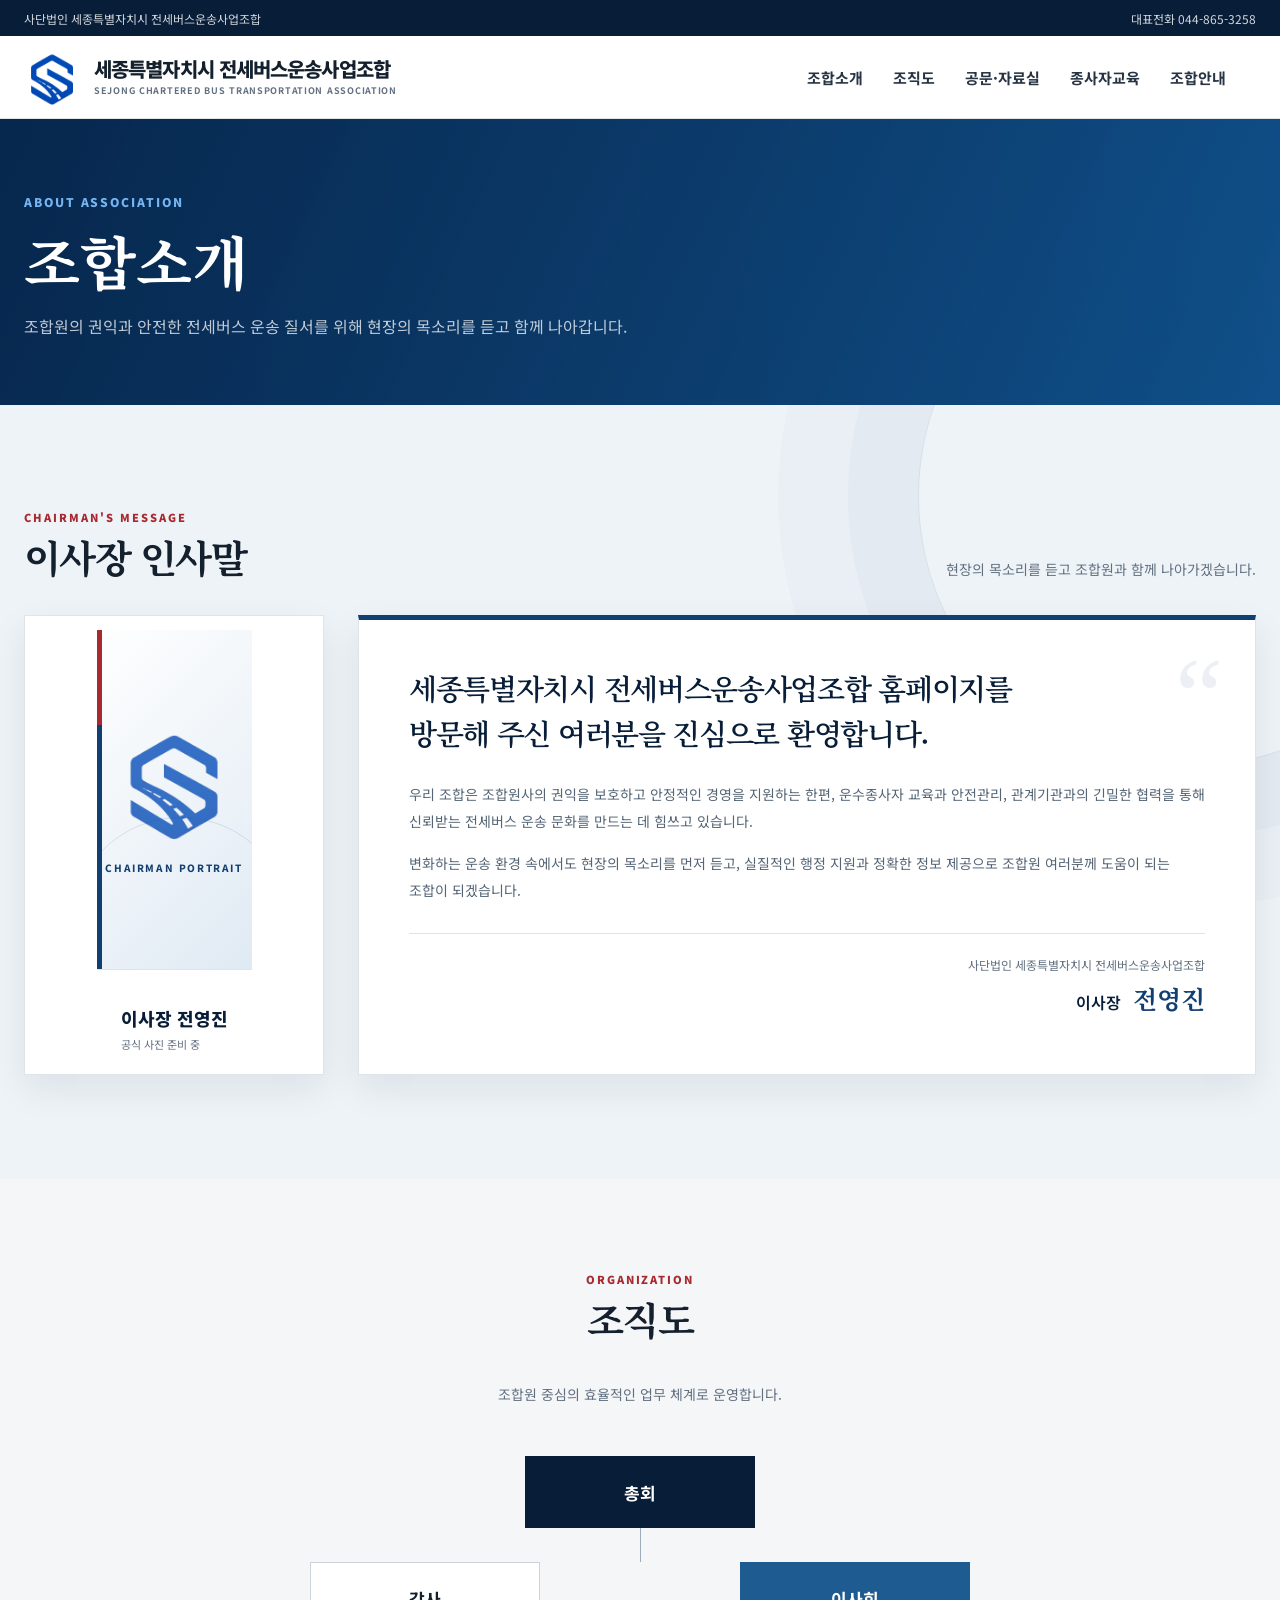
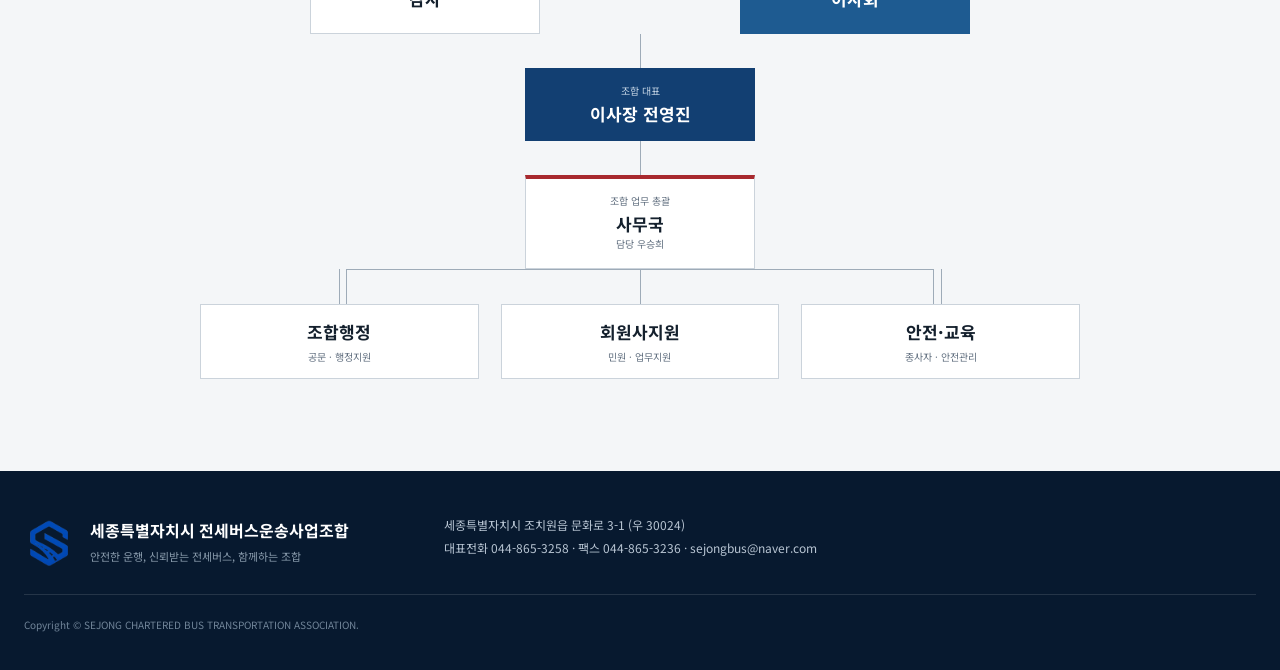
==== about.html @ bf18025e "Split association information into dedicated pages" ====
<!DOCTYPE html>
<html lang="ko">
<head>
  <meta charset="UTF-8">
  <meta name="viewport" content="width=device-width, initial-scale=1, viewport-fit=cover">
  <title>조합소개 | 세종특별자치시 전세버스운송사업조합</title>
  <meta name="description" content="세종특별자치시 전세버스운송사업조합 이사장 인사말과 조직도를 안내합니다.">
  <link rel="canonical" href="https://sejong-charter-association.onrender.com/about.html">
  <link rel="icon" href="./assets/favicon.png" type="image/png">
  <link rel="preconnect" href="https://fonts.googleapis.com">
  <link rel="preconnect" href="https://fonts.gstatic.com" crossorigin>
  <link href="https://fonts.googleapis.com/css2?family=Noto+Sans+KR:wght@400;500;600;700;800;900&amp;family=Noto+Serif+KR:wght@600;700&amp;display=swap" rel="stylesheet">
  <link rel="stylesheet" href="./styles.css?v=section-pages-20260727">
</head>
<body>
  <a class="skip-link" href="#mainContent">본문 바로가기</a>
  <div class="utility-bar"><div class="site-width utility-inner"><p>사단법인 세종특별자치시 전세버스운송사업조합</p><div><a href="tel:0448653258">대표전화 044-865-3258</a></div></div></div>
  <header class="site-header" id="top">
    <div class="site-width header-inner">
      <a class="brand" href="./index.html"><span class="brand-symbol"><img src="./assets/brand/sejong-association-symbol.webp" alt=""></span><span class="brand-copy"><strong>세종특별자치시 전세버스운송사업조합</strong><small>SEJONG CHARTERED BUS TRANSPORTATION ASSOCIATION</small></span></a>
      <nav class="desktop-nav"><a href="./about.html">조합소개</a><a href="#organization">조직도</a><a href="./resources.html">공문·자료실</a><a href="./resources.html#education">종사자교육</a><a href="./information.html">조합안내</a></nav>
      <div class="header-actions"><button class="menu-button" id="menuButton" type="button" aria-expanded="false" aria-controls="mobileNav"><span></span><span></span><span></span><span class="sr-only">메뉴 열기</span></button></div>
    </div>
    <nav class="mobile-nav" id="mobileNav"><div class="site-width mobile-nav-inner"><a href="./about.html"><strong>조합소개</strong><small>이사장 인사말</small></a><a href="#organization"><strong>조직도</strong><small>조합 운영체계</small></a><a href="./resources.html"><strong>공문·자료실</strong><small>공지 및 업무서식</small></a><a href="./resources.html#education"><strong>종사자교육</strong><small>교육·안전 안내</small></a><a href="./information.html"><strong>조합안내</strong><small>연락처·오시는 길</small></a></div></nav>
  </header>
  <main class="subpage-main" id="mainContent">
    <section class="subpage-hero"><div class="site-width"><p>ABOUT ASSOCIATION</p><h1>조합소개</h1><span>조합원의 권익과 안전한 전세버스 운송 질서를 위해 현장의 목소리를 듣고 함께 나아갑니다.</span></div></section>
    <section class="chairman-section" aria-labelledby="chairmanTitle">
      <div class="site-width">
        <div class="section-heading light"><div><p>CHAIRMAN'S MESSAGE</p><h2 id="chairmanTitle">이사장 인사말</h2></div><span>현장의 목소리를 듣고 조합원과 함께 나아가겠습니다.</span></div>
        <div class="chairman-layout">
          <div class="chairman-photo"><div class="chairman-photo-frame"><img src="./assets/brand/sejong-association-symbol.webp" alt=""><span>CHAIRMAN PORTRAIT</span></div><div class="chairman-photo-caption"><strong>이사장 전영진</strong><small>공식 사진 준비 중</small></div></div>
          <article class="chairman-message">
            <p class="message-lead">세종특별자치시 전세버스운송사업조합 홈페이지를 방문해 주신 여러분을 진심으로 환영합니다.</p>
            <p>우리 조합은 조합원사의 권익을 보호하고 안정적인 경영을 지원하는 한편, 운수종사자 교육과 안전관리, 관계기관과의 긴밀한 협력을 통해 신뢰받는 전세버스 운송 문화를 만드는 데 힘쓰고 있습니다.</p>
            <p>변화하는 운송 환경 속에서도 현장의 목소리를 먼저 듣고, 실질적인 행정 지원과 정확한 정보 제공으로 조합원 여러분께 도움이 되는 조합이 되겠습니다.</p>
            <div class="chairman-signature"><span>사단법인 세종특별자치시 전세버스운송사업조합</span><strong>이사장 <em>전영진</em></strong></div>
          </article>
        </div>
      </div>
    </section>
    <section class="organization-section" id="organization" aria-labelledby="organizationTitle">
      <div class="site-width">
        <div class="section-heading centered"><div><p>ORGANIZATION</p><h2 id="organizationTitle">조직도</h2></div><span>조합원 중심의 효율적인 업무 체계로 운영합니다.</span></div>
        <div class="organization-chart"><div class="org-level org-general"><strong>총회</strong></div><div class="org-connector vertical"></div><div class="org-side-row"><div class="org-level"><strong>감사</strong></div><div class="org-level org-board"><strong>이사회</strong></div></div><div class="org-connector vertical"></div><div class="org-level org-chair"><span>조합 대표</span><strong>이사장 전영진</strong></div><div class="org-connector vertical"></div><div class="org-level org-office"><span>조합 업무 총괄</span><strong>사무국</strong><small>담당 우승희</small></div><div class="org-branch-line"></div><div class="org-team-row"><div class="org-level org-team"><strong>조합행정</strong><span>공문 · 행정지원</span></div><div class="org-level org-team"><strong>회원사지원</strong><span>민원 · 업무지원</span></div><div class="org-level org-team"><strong>안전·교육</strong><span>종사자 · 안전관리</span></div></div></div>
      </div>
    </section>
  </main>
  <footer class="site-footer"><div class="site-width footer-inner"><div class="footer-brand"><span class="brand-symbol"><img src="./assets/brand/sejong-association-symbol.webp" alt=""></span><div><strong>세종특별자치시 전세버스운송사업조합</strong><p>안전한 운행, 신뢰받는 전세버스, 함께하는 조합</p></div></div><div class="footer-info"><p>세종특별자치시 조치원읍 문화로 3-1 (우 30024)</p><p>대표전화 044-865-3258 · 팩스 044-865-3236 · sejongbus@naver.com</p></div><small>Copyright © SEJONG CHARTERED BUS TRANSPORTATION ASSOCIATION.</small></div></footer>
  <script src="./app.js?v=section-pages-20260727"></script>
</body>
</html>
---- styles.css ----
:root {
  --navy-950: #071d38;
  --navy-900: #0b2e57;
  --navy-800: #123f72;
  --blue-700: #1e5b91;
  --red-700: #a8292f;
  --red-600: #bc3339;
  --gold-500: #caa24f;
  --ink-950: #14202d;
  --ink-800: #2e3a47;
  --ink-600: #627080;
  --paper: #f4f6f8;
  --line: #dfe4e9;
  --white: #ffffff;
  --site-width: 1240px;
  --shadow: 0 14px 36px rgba(7, 29, 56, 0.1);
}

* {
  box-sizing: border-box;
}

html {
  scroll-behavior: smooth;
  scroll-padding-top: 104px;
}

body {
  margin: 0;
  color: var(--ink-950);
  background: var(--white);
  font-family: "Noto Sans KR", sans-serif;
  font-size: 16px;
  word-break: keep-all;
  -webkit-font-smoothing: antialiased;
}

body.menu-open,
body.modal-open {
  overflow: hidden;
}

a {
  color: inherit;
  text-decoration: none;
}

button,
input {
  font: inherit;
}

button {
  color: inherit;
}

svg {
  display: block;
}

.site-width {
  width: min(calc(100% - 48px), var(--site-width));
  margin-inline: auto;
}

.sr-only {
  position: absolute;
  width: 1px;
  height: 1px;
  padding: 0;
  overflow: hidden;
  clip: rect(0, 0, 0, 0);
  white-space: nowrap;
  border: 0;
}

.skip-link {
  position: fixed;
  top: -100px;
  left: 20px;
  z-index: 1000;
  padding: 12px 18px;
  color: #fff;
  background: var(--navy-950);
}

.skip-link:focus {
  top: 12px;
}

.utility-bar {
  color: rgba(255, 255, 255, 0.82);
  background: var(--navy-950);
  font-size: 12px;
}

.utility-inner {
  display: flex;
  align-items: center;
  justify-content: space-between;
  min-height: 36px;
}

.utility-inner p {
  margin: 0;
}

.utility-inner div {
  display: flex;
  align-items: center;
  gap: 12px;
}

.utility-inner div span {
  width: 1px;
  height: 11px;
  background: rgba(255, 255, 255, 0.26);
}

.utility-inner a,
.utility-inner button {
  color: inherit;
  background: none;
  border: 0;
  cursor: pointer;
}

.utility-inner a:hover,
.utility-inner button:hover {
  color: #fff;
  text-decoration: underline;
}

.site-header {
  position: sticky;
  top: 0;
  z-index: 100;
  background: rgba(255, 255, 255, 0.97);
  border-bottom: 1px solid var(--line);
}

.site-header.scrolled {
  box-shadow: 0 10px 28px rgba(7, 29, 56, 0.08);
}

.header-inner {
  display: grid;
  grid-template-columns: minmax(380px, 1fr) auto auto;
  gap: 30px;
  align-items: center;
  min-height: 82px;
}

.brand {
  display: flex;
  align-items: center;
  gap: 14px;
  min-width: 0;
}

.brand-symbol {
  position: relative;
  display: grid;
  flex: 0 0 auto;
  place-items: center;
  width: 50px;
  height: 50px;
  color: var(--navy-900);
  background: #fff;
  border: 2px solid var(--navy-900);
  border-radius: 50%;
}

.brand-symbol::before,
.brand-symbol::after {
  position: absolute;
  left: -4px;
  width: 14px;
  height: 3px;
  content: "";
  background: var(--red-700);
  transform: skewX(-28deg);
}

.brand-symbol::before {
  top: 15px;
}

.brand-symbol::after {
  bottom: 15px;
}

.brand-symbol > span {
  font-family: "Noto Serif KR", serif;
  font-size: 22px;
  font-weight: 700;
}

.brand-copy {
  display: flex;
  min-width: 0;
  flex-direction: column;
  line-height: 1.2;
}

.brand-copy strong {
  overflow: hidden;
  font-size: 20px;
  font-weight: 800;
  letter-spacing: -0.045em;
  text-overflow: ellipsis;
  white-space: nowrap;
}

.brand-copy small {
  margin-top: 5px;
  overflow: hidden;
  color: var(--ink-600);
  font-size: 9px;
  font-weight: 700;
  letter-spacing: 0.08em;
  text-overflow: ellipsis;
  white-space: nowrap;
}

.desktop-nav {
  display: flex;
  align-self: stretch;
  align-items: center;
  gap: 30px;
}

.desktop-nav a {
  position: relative;
  display: flex;
  align-items: center;
  height: 100%;
  color: #273443;
  font-size: 15px;
  font-weight: 700;
  white-space: nowrap;
}

.desktop-nav a::after {
  position: absolute;
  right: 0;
  bottom: -1px;
  left: 0;
  height: 3px;
  content: "";
  background: var(--red-700);
  transform: scaleX(0);
  transition: transform 160ms ease;
}

.desktop-nav a:hover::after,
.desktop-nav a:focus-visible::after {
  transform: scaleX(1);
}

.header-actions {
  display: flex;
  align-items: center;
  gap: 8px;
}

.search-button,
.menu-button {
  display: grid;
  place-items: center;
  width: 44px;
  height: 44px;
  padding: 0;
  background: #fff;
  border: 1px solid var(--line);
  cursor: pointer;
}

.search-button svg {
  width: 22px;
  height: 22px;
  fill: none;
  stroke: currentColor;
  stroke-linecap: round;
  stroke-width: 1.8;
}

.search-button:hover {
  color: var(--navy-900);
  border-color: var(--navy-900);
}

.menu-button {
  display: none;
  align-content: center;
  gap: 5px;
}

.menu-button > span:not(.sr-only) {
  display: block;
  width: 20px;
  height: 2px;
  background: var(--ink-950);
  transition: transform 160ms ease, opacity 160ms ease;
}

.menu-button[aria-expanded="true"] > span:nth-child(1) {
  transform: translateY(7px) rotate(45deg);
}

.menu-button[aria-expanded="true"] > span:nth-child(2) {
  opacity: 0;
}

.menu-button[aria-expanded="true"] > span:nth-child(3) {
  transform: translateY(-7px) rotate(-45deg);
}

.mobile-nav {
  display: none;
}

.hero-section {
  position: relative;
  overflow: hidden;
  color: #fff;
  background:
    linear-gradient(90deg, rgba(7, 29, 56, 0.99), rgba(11, 46, 87, 0.93) 58%, rgba(16, 61, 108, 0.88)),
    var(--navy-900);
}

.hero-city-grid {
  position: absolute;
  inset: 0;
  opacity: 0.16;
  background-image:
    linear-gradient(rgba(255, 255, 255, 0.14) 1px, transparent 1px),
    linear-gradient(90deg, rgba(255, 255, 255, 0.14) 1px, transparent 1px);
  background-size: 72px 72px;
  mask-image: linear-gradient(90deg, transparent, #000 55%);
}

.hero-section::before {
  position: absolute;
  top: -240px;
  right: -150px;
  width: 620px;
  height: 620px;
  content: "";
  border: 1px solid rgba(255, 255, 255, 0.2);
  border-radius: 50%;
}

.hero-section::after {
  position: absolute;
  right: 120px;
  bottom: -330px;
  width: 650px;
  height: 650px;
  content: "";
  border: 110px solid rgba(255, 255, 255, 0.035);
  border-radius: 50%;
}

.hero-inner {
  position: relative;
  z-index: 2;
  display: grid;
  grid-template-columns: minmax(0, 1fr) 430px;
  gap: 86px;
  align-items: center;
  min-height: 540px;
  padding-block: 74px;
}

.hero-kicker {
  display: inline-flex;
  align-items: center;
  margin: 0 0 24px;
  color: #dbe8f5;
  font-size: 14px;
  font-weight: 700;
  letter-spacing: 0.08em;
}

.hero-kicker::before {
  width: 34px;
  height: 2px;
  margin-right: 12px;
  content: "";
  background: var(--red-600);
}

.hero-copy h1 {
  margin: 0;
  font-family: "Noto Serif KR", serif;
  font-size: clamp(42px, 4.7vw, 66px);
  font-weight: 700;
  line-height: 1.25;
  letter-spacing: -0.055em;
}

.hero-copy h1 span {
  color: #fff;
}

.hero-description {
  max-width: 680px;
  margin: 27px 0 0;
  color: rgba(255, 255, 255, 0.78);
  font-size: 17px;
  line-height: 1.8;
}

.hero-actions {
  display: flex;
  gap: 10px;
  margin-top: 36px;
}

.primary-button,
.secondary-button {
  display: inline-flex;
  align-items: center;
  justify-content: center;
  min-width: 160px;
  min-height: 50px;
  padding: 0 22px;
  font-size: 14px;
  font-weight: 700;
}

.primary-button {
  color: #fff;
  background: var(--red-700);
}

.primary-button:hover {
  background: var(--red-600);
}

.secondary-button {
  color: #fff;
  background: rgba(255, 255, 255, 0.04);
  border: 1px solid rgba(255, 255, 255, 0.46);
}

.secondary-button:hover {
  background: rgba(255, 255, 255, 0.1);
}

.hero-notice {
  padding: 30px;
  color: var(--ink-950);
  background: #fff;
  border-top: 5px solid var(--red-700);
  box-shadow: 0 24px 60px rgba(0, 0, 0, 0.2);
}

.hero-notice-head {
  display: flex;
  align-items: center;
  justify-content: space-between;
  padding-bottom: 17px;
  border-bottom: 1px solid var(--line);
}

.hero-notice-head span {
  color: var(--navy-800);
  font-size: 13px;
  font-weight: 800;
}

.hero-notice-head time {
  color: var(--ink-600);
  font-size: 12px;
}

.hero-notice > strong {
  display: block;
  margin-top: 20px;
  font-size: 22px;
  letter-spacing: -0.04em;
}

.hero-notice > p {
  margin: 10px 0 0;
  color: var(--ink-600);
  font-size: 14px;
  line-height: 1.65;
}

.hero-notice dl {
  display: grid;
  grid-template-columns: 1fr auto 1fr;
  gap: 16px;
  align-items: center;
  margin: 20px 0 0;
  padding: 17px 18px;
  background: var(--paper);
}

.hero-notice dl div:not(.fee-arrow) {
  display: flex;
  flex-direction: column;
}

.hero-notice dt {
  color: var(--ink-600);
  font-size: 11px;
  font-weight: 700;
}

.hero-notice dd {
  margin: 3px 0 0;
  color: var(--navy-900);
  font-size: 17px;
  font-weight: 800;
}

.fee-arrow {
  color: var(--red-700);
  font-weight: 800;
}

.hero-notice > a {
  display: inline-block;
  margin-top: 18px;
  color: var(--navy-800);
  font-size: 13px;
  font-weight: 800;
  border-bottom: 1px solid currentColor;
}

.hero-rule {
  height: 5px;
  background: linear-gradient(90deg, var(--red-700) 0 18%, #fff 18% 20%, var(--blue-700) 20% 100%);
}

.quick-service {
  padding: 58px 0 70px;
  background: #fff;
  border-bottom: 1px solid var(--line);
}

.section-heading {
  display: flex;
  align-items: flex-end;
  justify-content: space-between;
  gap: 40px;
  margin-bottom: 34px;
}

.section-heading > div > p,
.section-heading > p {
  margin: 0 0 8px;
  color: var(--red-700);
  font-size: 11px;
  font-weight: 900;
  letter-spacing: 0.18em;
}

.section-heading h2 {
  margin: 0;
  font-family: "Noto Serif KR", serif;
  font-size: clamp(30px, 3vw, 42px);
  line-height: 1.25;
  letter-spacing: -0.045em;
}

.section-heading > span {
  max-width: 510px;
  color: var(--ink-600);
  font-size: 14px;
  line-height: 1.65;
}

.section-heading.compact h2 {
  font-size: 30px;
}

.section-heading.centered {
  flex-direction: column;
  align-items: center;
  text-align: center;
}

.quick-grid {
  display: grid;
  grid-template-columns: repeat(6, minmax(0, 1fr));
  border-top: 1px solid var(--line);
  border-bottom: 1px solid var(--line);
}

.quick-link {
  position: relative;
  display: grid;
  grid-template-columns: 44px minmax(0, 1fr);
  gap: 13px;
  align-items: center;
  min-height: 130px;
  padding: 24px 18px;
  text-align: left;
  background: #fff;
  border: 0;
  border-right: 1px solid var(--line);
  cursor: pointer;
  transition: background 150ms ease;
}

.quick-link:first-child {
  border-left: 1px solid var(--line);
}

.quick-link:hover {
  background: #f5f8fb;
}

.quick-number {
  position: absolute;
  top: 10px;
  right: 12px;
  color: #a4afbb;
  font-size: 10px;
  font-weight: 700;
}

.quick-icon {
  display: grid;
  place-items: center;
  width: 44px;
  height: 44px;
  color: var(--navy-800);
  background: #edf3f8;
}

.quick-icon svg {
  width: 24px;
  height: 24px;
  fill: none;
  stroke: currentColor;
  stroke-linecap: round;
  stroke-linejoin: round;
  stroke-width: 1.7;
}

.quick-copy {
  display: flex;
  min-width: 0;
  flex-direction: column;
}

.quick-copy strong {
  font-size: 15px;
  letter-spacing: -0.03em;
}

.quick-copy small {
  margin-top: 5px;
  color: var(--ink-600);
  font-size: 11px;
}

.resource-section,
.organization-section,
.information-section {
  padding: 92px 0;
  background: var(--paper);
}

.resource-layout {
  display: grid;
  grid-template-columns: minmax(0, 1fr) 320px;
  gap: 28px;
}

.resource-board,
.office-panel {
  background: #fff;
  border: 1px solid var(--line);
}

.resource-toolbar {
  display: flex;
  align-items: center;
  justify-content: space-between;
  gap: 24px;
  padding: 0 26px;
  border-bottom: 1px solid var(--line);
}

.resource-tabs {
  display: flex;
  gap: 24px;
}

.resource-tabs button {
  position: relative;
  min-height: 62px;
  padding: 0;
  color: var(--ink-600);
  background: none;
  border: 0;
  cursor: pointer;
  font-size: 14px;
  font-weight: 700;
}

.resource-tabs button::after {
  position: absolute;
  right: 0;
  bottom: -1px;
  left: 0;
  height: 3px;
  content: "";
  background: var(--red-700);
  transform: scaleX(0);
}

.resource-tabs button.active {
  color: var(--navy-900);
}

.resource-tabs button.active::after {
  transform: scaleX(1);
}

.resource-search {
  display: flex;
  align-items: center;
  width: 210px;
  height: 38px;
  padding: 0 11px;
  background: #fff;
  border: 1px solid var(--line);
}

.resource-search input {
  width: 100%;
  min-width: 0;
  padding: 0;
  outline: none;
  background: none;
  border: 0;
  font-size: 12px;
}

.resource-search svg {
  width: 18px;
  height: 18px;
  fill: none;
  stroke: var(--ink-600);
  stroke-linecap: round;
  stroke-width: 1.8;
}

.resource-list {
  min-height: 306px;
}

.resource-item {
  display: grid;
  grid-template-columns: 64px minmax(0, 1fr) 92px;
  gap: 18px;
  align-items: center;
  min-height: 82px;
  padding: 15px 26px;
  border-bottom: 1px solid var(--line);
}

.resource-item:last-child {
  border-bottom: 0;
}

.resource-item > span {
  display: inline-flex;
  align-items: center;
  justify-content: center;
  width: 56px;
  min-height: 26px;
  color: var(--navy-800);
  background: #edf3f8;
  font-size: 11px;
  font-weight: 800;
}

.resource-item > div {
  display: flex;
  min-width: 0;
  flex-direction: column;
}

.resource-item strong {
  overflow: hidden;
  font-size: 15px;
  font-weight: 700;
  letter-spacing: -0.025em;
  text-overflow: ellipsis;
  white-space: nowrap;
}

.resource-item small {
  margin-top: 5px;
  overflow: hidden;
  color: var(--ink-600);
  font-size: 12px;
  text-overflow: ellipsis;
  white-space: nowrap;
}

.resource-item time {
  color: var(--ink-600);
  font-size: 12px;
  text-align: right;
}

.resource-empty {
  margin: 0;
  padding: 80px 24px;
  color: var(--ink-600);
  text-align: center;
}

.office-panel {
  align-self: stretch;
}

.office-panel-title {
  padding: 23px 25px;
  color: #fff;
  background: var(--navy-900);
  border-bottom: 4px solid var(--red-700);
}

.office-panel-title p {
  margin: 0;
  color: #c9d9e9;
  font-size: 11px;
}

.office-panel-title strong {
  display: block;
  margin-top: 5px;
  font-size: 20px;
}

.office-panel dl {
  margin: 0;
  padding: 15px 24px;
}

.office-panel dl div {
  display: grid;
  grid-template-columns: 72px minmax(0, 1fr);
  gap: 10px;
  padding: 10px 0;
  border-bottom: 1px solid var(--line);
}

.office-panel dt {
  color: var(--ink-600);
  font-size: 12px;
}

.office-panel dd {
  margin: 0;
  overflow-wrap: anywhere;
  font-size: 13px;
  font-weight: 700;
}

.office-panel dd a:hover {
  color: var(--red-700);
}

.office-note {
  margin: 0 24px 22px;
  color: var(--ink-600);
  font-size: 11px;
  line-height: 1.7;
}

.chairman-section {
  padding: 100px 0;
  color: #fff;
  background:
    linear-gradient(90deg, rgba(7, 29, 56, 0.98), rgba(11, 46, 87, 0.96)),
    var(--navy-950);
}

.section-heading.light h2 {
  color: #fff;
}

.section-heading.light > span {
  color: #bdcad7;
}

.chairman-layout {
  display: grid;
  grid-template-columns: 310px minmax(0, 1fr);
  gap: 68px;
  align-items: stretch;
}

.chairman-photo {
  display: flex;
  min-height: 430px;
  flex-direction: column;
  align-items: center;
  justify-content: center;
  color: #b9c7d7;
  background: rgba(255, 255, 255, 0.055);
  border: 1px solid rgba(255, 255, 255, 0.2);
}

.chairman-photo svg {
  width: 130px;
  height: 155px;
  fill: rgba(255, 255, 255, 0.08);
  stroke: rgba(255, 255, 255, 0.42);
  stroke-width: 3;
}

.chairman-photo span {
  margin-top: 20px;
  color: #fff;
  font-size: 17px;
  font-weight: 700;
}

.chairman-photo small {
  margin-top: 5px;
  color: #9aacbd;
  font-size: 12px;
}

.chairman-message {
  position: relative;
  padding: 0 0 0 42px;
  border-left: 1px solid rgba(255, 255, 255, 0.18);
}

.chairman-message::before {
  position: absolute;
  top: -25px;
  left: 25px;
  color: rgba(255, 255, 255, 0.08);
  content: "“";
  font-family: Georgia, serif;
  font-size: 130px;
  line-height: 1;
}

.chairman-message p {
  position: relative;
  margin: 0 0 16px;
  color: #c8d3df;
  font-size: 15px;
  line-height: 1.9;
}

.chairman-message .message-lead {
  max-width: 760px;
  margin-bottom: 25px;
  color: #fff;
  font-family: "Noto Serif KR", serif;
  font-size: clamp(22px, 2.5vw, 31px);
  font-weight: 600;
  line-height: 1.55;
  letter-spacing: -0.045em;
}

.chairman-signature {
  display: flex;
  flex-direction: column;
  align-items: flex-end;
  margin-top: 28px;
}

.chairman-signature span {
  color: #b9c7d7;
  font-size: 12px;
}

.chairman-signature strong {
  margin-top: 7px;
  font-size: 16px;
  font-weight: 500;
}

.chairman-signature em {
  margin-left: 8px;
  font-family: "Noto Serif KR", serif;
  font-size: 25px;
  font-style: normal;
  font-weight: 700;
}

.organization-chart {
  width: min(880px, 100%);
  margin: 50px auto 0;
}

.org-level {
  position: relative;
  display: flex;
  flex-direction: column;
  align-items: center;
  justify-content: center;
  width: 230px;
  min-height: 72px;
  margin-inline: auto;
  padding: 14px;
  background: #fff;
  border: 1px solid #cbd3db;
}

.org-level strong {
  font-size: 17px;
}

.org-level span,
.org-level small {
  margin-bottom: 3px;
  color: var(--ink-600);
  font-size: 10px;
}

.org-general {
  color: #fff;
  background: var(--navy-950);
  border-color: var(--navy-950);
}

.org-chair {
  color: #fff;
  background: var(--navy-800);
  border-color: var(--navy-800);
}

.org-chair span {
  color: #c4d4e4;
}

.org-office {
  border-top: 4px solid var(--red-700);
}

.org-connector.vertical {
  width: 1px;
  height: 34px;
  margin-inline: auto;
  background: #9eabb8;
}

.org-side-row {
  display: grid;
  grid-template-columns: 1fr 1fr;
  gap: 200px;
  width: 660px;
  margin-inline: auto;
}

.org-side-row .org-level {
  width: 100%;
}

.org-board {
  color: #fff;
  background: var(--blue-700);
  border-color: var(--blue-700);
}

.org-branch-line {
  width: calc(66.666% + 1px);
  height: 35px;
  margin: 0 auto;
  border-top: 1px solid #9eabb8;
  border-right: 1px solid #9eabb8;
  border-left: 1px solid #9eabb8;
}

.org-team-row {
  display: grid;
  grid-template-columns: repeat(3, 1fr);
  gap: 22px;
}

.org-team-row .org-level {
  width: 100%;
}

.org-team::before {
  position: absolute;
  top: -36px;
  left: 50%;
  width: 1px;
  height: 35px;
  content: "";
  background: #9eabb8;
}

.org-team span {
  margin: 5px 0 0;
}

.organization-note {
  margin: 25px 0 0;
  color: var(--ink-600);
  font-size: 11px;
  text-align: center;
}

.education-section {
  padding: 92px 0;
  background: #fff;
}

.education-grid {
  display: grid;
  grid-template-columns: repeat(3, 1fr);
  border-top: 2px solid var(--navy-900);
  border-bottom: 1px solid var(--line);
}

.education-grid article {
  position: relative;
  min-height: 310px;
  padding: 32px;
  border-right: 1px solid var(--line);
}

.education-grid article:first-child {
  border-left: 1px solid var(--line);
}

.education-grid article > span {
  position: absolute;
  top: 25px;
  right: 25px;
  color: #a7b2bd;
  font-size: 12px;
  font-weight: 800;
}

.education-icon {
  display: grid;
  place-items: center;
  width: 54px;
  height: 54px;
  color: #fff;
  background: var(--navy-800);
}

.education-icon svg {
  width: 27px;
  height: 27px;
  fill: none;
  stroke: currentColor;
  stroke-linecap: round;
  stroke-linejoin: round;
  stroke-width: 1.7;
}

.education-grid h3 {
  margin: 24px 0 0;
  font-size: 22px;
  letter-spacing: -0.045em;
}

.education-grid p {
  min-height: 72px;
  margin: 12px 0 0;
  color: var(--ink-600);
  font-size: 14px;
  line-height: 1.7;
}

.education-grid a,
.education-grid button {
  display: inline-block;
  margin-top: 20px;
  padding: 0 0 4px;
  color: var(--navy-800);
  background: none;
  border: 0;
  border-bottom: 1px solid currentColor;
  cursor: pointer;
  font-size: 13px;
  font-weight: 800;
}

.information-layout {
  display: grid;
  grid-template-columns: minmax(0, 1fr) 480px;
  gap: 28px;
}

.association-data,
.location-panel {
  background: #fff;
  border: 1px solid var(--line);
}

.association-data {
  padding: 32px;
}

.association-data h3 {
  margin: 0 0 22px;
  padding-bottom: 19px;
  font-size: 20px;
  letter-spacing: -0.04em;
  border-bottom: 2px solid var(--navy-900);
}

.association-data dl {
  display: grid;
  grid-template-columns: 1fr 1fr;
  margin: 0;
}

.association-data dl div {
  display: grid;
  grid-template-columns: 105px minmax(0, 1fr);
  gap: 12px;
  padding: 13px 0;
  border-bottom: 1px solid var(--line);
}

.association-data dl div:nth-child(2n) {
  padding-left: 24px;
}

.association-data dl div:nth-last-child(-n + 2) {
  border-bottom: 0;
}

.association-data dt {
  color: var(--ink-600);
  font-size: 12px;
}

.association-data dd {
  margin: 0;
  font-size: 13px;
  font-weight: 700;
  overflow-wrap: anywhere;
}

.location-panel {
  overflow: hidden;
}

.location-graphic {
  position: relative;
  height: 220px;
  overflow: hidden;
  color: #fff;
  background:
    linear-gradient(135deg, rgba(7, 29, 56, 0.98), rgba(18, 63, 114, 0.92)),
    var(--navy-900);
}

.location-graphic::before {
  position: absolute;
  inset: 0;
  content: "";
  opacity: 0.1;
  background-image:
    linear-gradient(#fff 1px, transparent 1px),
    linear-gradient(90deg, #fff 1px, transparent 1px);
  background-size: 35px 35px;
}

.location-graphic svg {
  position: absolute;
  inset: 0;
  width: 100%;
  height: 100%;
  fill: none;
  stroke: rgba(255, 255, 255, 0.33);
  stroke-width: 2;
}

.location-graphic svg circle:first-of-type {
  fill: var(--red-600);
  stroke: #fff;
  stroke-width: 4;
}

.location-graphic svg circle:last-of-type {
  stroke: rgba(255, 255, 255, 0.5);
  stroke-width: 2;
}

.location-graphic > span {
  position: absolute;
  top: 62px;
  right: 44px;
  font-family: "Noto Serif KR", serif;
  font-size: 22px;
  font-weight: 700;
  line-height: 1.45;
}

.location-copy {
  padding: 22px 25px 25px;
}

.location-copy p {
  margin: 0;
  color: var(--red-700);
  font-size: 11px;
  font-weight: 900;
}

.location-copy strong {
  display: block;
  margin-top: 7px;
  font-size: 16px;
}

.location-copy div {
  display: flex;
  gap: 8px;
  margin-top: 18px;
}

.location-copy a {
  display: inline-flex;
  align-items: center;
  justify-content: center;
  min-height: 40px;
  padding: 0 15px;
  color: var(--navy-800);
  border: 1px solid var(--navy-800);
  font-size: 12px;
  font-weight: 700;
}

.location-copy a:first-child {
  color: #fff;
  background: var(--navy-800);
}

.member-marquee-section {
  padding: 34px 0 32px;
  overflow: hidden;
  background: #fff;
  border-top: 1px solid var(--line);
}

.member-marquee-heading {
  display: flex;
  align-items: flex-end;
  justify-content: space-between;
  gap: 28px;
  margin-bottom: 22px;
}

.member-marquee-heading p {
  margin: 0 0 6px;
  color: var(--blue-600);
  font-family: var(--font-en);
  font-size: 10px;
  font-weight: 800;
  letter-spacing: 0.18em;
}

.member-marquee-heading h2 {
  margin: 0;
  color: var(--navy-900);
  font-size: 22px;
  letter-spacing: -0.04em;
}

.member-marquee-heading > span {
  color: var(--ink-500);
  font-size: 13px;
}

.member-marquee {
  position: relative;
  width: 100%;
  overflow: hidden;
}

.member-marquee::before,
.member-marquee::after {
  position: absolute;
  top: 0;
  bottom: 0;
  z-index: 2;
  width: clamp(20px, 6vw, 96px);
  content: "";
  pointer-events: none;
}

.member-marquee::before {
  left: 0;
  background: linear-gradient(90deg, #fff 10%, rgba(255, 255, 255, 0));
}

.member-marquee::after {
  right: 0;
  background: linear-gradient(270deg, #fff 10%, rgba(255, 255, 255, 0));
}

.member-marquee-track {
  display: flex;
  width: max-content;
  will-change: transform;
  animation: member-logo-flow 42s linear infinite;
}

.member-marquee:hover .member-marquee-track,
.member-marquee:focus-within .member-marquee-track {
  animation-play-state: paused;
}

.member-logo-list {
  display: flex;
  flex: none;
  gap: 16px;
  padding-right: 16px;
}

.member-logo-card {
  display: flex;
  flex: 0 0 240px;
  width: 240px;
  height: 88px;
  align-items: center;
  justify-content: center;
  overflow: hidden;
  background: #fff;
  border: 1px solid #dfe5eb;
  border-radius: 4px;
  box-shadow: 0 8px 22px rgba(13, 37, 63, 0.06);
  transition: border-color 160ms ease, box-shadow 160ms ease, transform 160ms ease;
}

a.member-logo-card:hover,
a.member-logo-card:focus-visible {
  border-color: #9bb0c4;
  box-shadow: 0 12px 28px rgba(13, 37, 63, 0.12);
  outline: none;
  transform: translateY(-2px);
}

.member-logo-card img {
  display: block;
  width: auto;
  max-width: 200px;
  height: auto;
  max-height: 56px;
  object-fit: contain;
}

.member-logo-card--name {
  background: #f8fafc;
}

.member-logo-card--name span {
  color: var(--navy-900);
  font-size: 18px;
  font-weight: 800;
  letter-spacing: -0.035em;
  white-space: nowrap;
}

.member-logo-card--zerocool img {
  width: 188px;
  max-height: 44px;
}

.member-logo-card--yeongjin img {
  width: 232px;
  max-width: none;
  max-height: none;
}

@keyframes member-logo-flow {
  to {
    transform: translateX(-50%);
  }
}

.site-footer {
  padding: 45px 0 38px;
  color: #b8c5d3;
  background: #07192f;
}

.footer-inner {
  display: grid;
  grid-template-columns: 360px minmax(0, 1fr);
  gap: 28px 60px;
}

.footer-brand {
  display: flex;
  gap: 16px;
  align-items: center;
}

.footer-brand .brand-symbol {
  color: #fff;
  background: transparent;
  border-color: rgba(255, 255, 255, 0.7);
}

.footer-brand strong {
  color: #fff;
  font-size: 16px;
}

.footer-brand p {
  margin: 6px 0 0;
  color: #8799aa;
  font-size: 11px;
}

.footer-info p {
  margin: 0 0 6px;
  font-size: 12px;
}

.footer-inner > small {
  grid-column: 1 / -1;
  padding-top: 22px;
  color: #718599;
  font-size: 10px;
  border-top: 1px solid rgba(255, 255, 255, 0.12);
}

.top-button {
  position: fixed;
  right: 22px;
  bottom: 22px;
  z-index: 50;
  display: grid;
  place-items: center;
  width: 44px;
  height: 44px;
  color: #fff;
  background: var(--navy-900);
  border: 1px solid rgba(255, 255, 255, 0.24);
}

.top-button svg {
  width: 20px;
  height: 20px;
  fill: none;
  stroke: currentColor;
  stroke-linecap: round;
  stroke-linejoin: round;
  stroke-width: 1.8;
}

.modal {
  position: fixed;
  inset: 0;
  z-index: 300;
  display: grid;
  place-items: center;
  padding: 20px;
}

.modal[hidden] {
  display: none;
}

.modal-backdrop {
  position: absolute;
  inset: 0;
  background: rgba(3, 15, 29, 0.72);
  border: 0;
}

.modal-dialog {
  position: relative;
  z-index: 1;
  width: min(100%, 520px);
  padding: 40px;
  background: #fff;
  border-top: 5px solid var(--red-700);
  box-shadow: 0 30px 80px rgba(0, 0, 0, 0.3);
}

.modal-close {
  position: absolute;
  top: 16px;
  right: 16px;
  display: grid;
  place-items: center;
  width: 38px;
  height: 38px;
  padding: 0;
  background: #fff;
  border: 1px solid var(--line);
  cursor: pointer;
}

.modal-close svg {
  width: 20px;
  height: 20px;
  fill: none;
  stroke: currentColor;
  stroke-linecap: round;
  stroke-width: 1.8;
}

.modal-dialog > p:first-of-type {
  margin: 0 0 8px;
  color: var(--red-700);
  font-size: 11px;
  font-weight: 900;
  letter-spacing: 0.16em;
}

.modal-dialog h2 {
  margin: 0;
  font-family: "Noto Serif KR", serif;
  font-size: 30px;
}

.modal-dialog > p:nth-of-type(2) {
  margin: 16px 0 0;
  color: var(--ink-600);
  font-size: 14px;
  line-height: 1.75;
}

.modal-action {
  display: inline-flex;
  align-items: center;
  justify-content: center;
  min-height: 46px;
  margin-top: 25px;
  padding: 0 20px;
  color: #fff;
  background: var(--navy-900);
  font-size: 13px;
  font-weight: 700;
}

.modal-search {
  display: grid;
  grid-template-columns: minmax(0, 1fr) 72px;
  margin-top: 22px;
}

.modal-search[hidden] {
  display: none;
}

.modal-search input {
  min-width: 0;
  height: 46px;
  padding: 0 14px;
  outline: none;
  border: 1px solid var(--line);
}

.modal-search input:focus {
  border-color: var(--navy-800);
}

.modal-search button {
  color: #fff;
  background: var(--red-700);
  border: 0;
  cursor: pointer;
  font-weight: 700;
}

@media (max-width: 1120px) {
  .header-inner {
    grid-template-columns: minmax(320px, 1fr) auto;
  }

  .desktop-nav {
    display: none;
  }

  .menu-button {
    display: grid;
  }

  .mobile-nav {
    position: fixed;
    inset: 118px 0 auto;
    max-height: calc(100dvh - 118px);
    overflow-y: auto;
    background: #fff;
    border-bottom: 4px solid var(--navy-900);
    box-shadow: 0 28px 50px rgba(7, 29, 56, 0.18);
  }

  .mobile-nav.active {
    display: block;
  }

  .mobile-nav-inner {
    display: grid;
    grid-template-columns: repeat(3, 1fr);
    gap: 0;
    padding-block: 24px;
  }

  .mobile-nav a {
    display: flex;
    min-height: 84px;
    flex-direction: column;
    justify-content: center;
    padding: 14px 20px;
    border-right: 1px solid var(--line);
    border-bottom: 1px solid var(--line);
  }

  .mobile-nav a strong {
    font-size: 15px;
  }

  .mobile-nav a small {
    margin-top: 4px;
    color: var(--ink-600);
    font-size: 11px;
  }

  .mobile-nav button {
    min-height: 84px;
    color: #fff;
    background: var(--navy-900);
    border: 0;
    cursor: pointer;
    font-weight: 700;
  }

  .quick-grid {
    grid-template-columns: repeat(3, 1fr);
  }

  .quick-link:nth-child(3) {
    border-right: 1px solid var(--line);
  }

  .quick-link:nth-child(-n + 3) {
    border-bottom: 1px solid var(--line);
  }

  .hero-inner {
    grid-template-columns: minmax(0, 1fr) 380px;
    gap: 48px;
  }

  .information-layout {
    grid-template-columns: 1fr 410px;
  }
}

@media (max-width: 900px) {
  html {
    scroll-padding-top: 80px;
  }

  .utility-bar {
    display: none;
  }

  .header-inner {
    min-height: 74px;
  }

  .mobile-nav {
    inset: 74px 0 auto;
    max-height: calc(100dvh - 74px);
  }

  .brand-copy strong {
    font-size: 17px;
  }

  .hero-inner {
    grid-template-columns: 1fr;
    min-height: auto;
    padding-block: 72px;
  }

  .hero-notice {
    width: min(100%, 560px);
  }

  .resource-layout,
  .information-layout {
    grid-template-columns: 1fr;
  }

  .chairman-layout {
    grid-template-columns: 240px minmax(0, 1fr);
    gap: 38px;
  }

  .chairman-photo {
    min-height: 370px;
  }

  .association-data dl {
    grid-template-columns: 1fr;
  }

  .association-data dl div:nth-child(2n) {
    padding-left: 0;
  }

  .association-data dl div:nth-last-child(2) {
    border-bottom: 1px solid var(--line);
  }

  .member-logo-card {
    flex-basis: 220px;
    width: 220px;
  }
}

@media (max-width: 680px) {
  .site-width {
    width: min(calc(100% - 32px), var(--site-width));
  }

  .header-inner {
    grid-template-columns: minmax(0, 1fr) auto;
    gap: 10px;
  }

  .brand {
    gap: 9px;
  }

  .brand-symbol {
    width: 40px;
    height: 40px;
  }

  .brand-symbol > span {
    font-size: 18px;
  }

  .brand-symbol::before,
  .brand-symbol::after {
    left: -3px;
    width: 11px;
  }

  .brand-symbol::before {
    top: 12px;
  }

  .brand-symbol::after {
    bottom: 12px;
  }

  .brand-copy strong {
    font-size: 13px;
    letter-spacing: -0.055em;
  }

  .brand-copy small {
    margin-top: 3px;
    font-size: 6.5px;
    letter-spacing: 0.03em;
  }

  .search-button,
  .menu-button {
    width: 40px;
    height: 40px;
  }

  .search-button {
    display: none;
  }

  .mobile-nav-inner {
    grid-template-columns: 1fr 1fr;
    padding-block: 14px;
  }

  .mobile-nav a {
    min-height: 76px;
    padding: 12px 14px;
  }

  .mobile-nav a:nth-child(2n) {
    border-right: 0;
  }

  .mobile-nav button {
    min-height: 66px;
    grid-column: 1 / -1;
  }

  .hero-inner {
    gap: 42px;
    padding-block: 58px;
  }

  .hero-kicker {
    font-size: 11px;
    letter-spacing: 0.03em;
  }

  .hero-copy h1 {
    font-size: clamp(34px, 10vw, 47px);
    line-height: 1.32;
  }

  .hero-description {
    font-size: 14px;
    line-height: 1.75;
  }

  .hero-actions {
    display: grid;
    grid-template-columns: 1fr 1fr;
  }

  .primary-button,
  .secondary-button {
    min-width: 0;
    min-height: 48px;
    padding: 0 12px;
    font-size: 13px;
  }

  .hero-notice {
    padding: 23px 20px;
  }

  .hero-notice > strong {
    font-size: 19px;
  }

  .hero-notice dl {
    gap: 9px;
    padding: 14px;
  }

  .hero-notice dd {
    font-size: 15px;
  }

  .quick-service,
  .resource-section,
  .organization-section,
  .education-section,
  .information-section,
  .chairman-section {
    padding-block: 68px;
  }

  .section-heading,
  .section-heading.compact,
  .section-heading.centered {
    align-items: flex-start;
    flex-direction: column;
    gap: 11px;
    margin-bottom: 26px;
    text-align: left;
  }

  .section-heading h2,
  .section-heading.compact h2 {
    font-size: 29px;
  }

  .section-heading > span {
    font-size: 13px;
  }

  .quick-grid {
    grid-template-columns: 1fr 1fr;
  }

  .quick-link {
    grid-template-columns: 38px minmax(0, 1fr);
    min-height: 112px;
    padding: 20px 13px;
    border-bottom: 1px solid var(--line);
  }

  .quick-link:nth-child(2n) {
    border-right: 1px solid var(--line);
  }

  .quick-icon {
    width: 38px;
    height: 38px;
  }

  .quick-icon svg {
    width: 21px;
    height: 21px;
  }

  .quick-copy strong {
    font-size: 13px;
  }

  .resource-toolbar {
    align-items: stretch;
    flex-direction: column;
    gap: 0;
    padding: 0;
  }

  .resource-tabs {
    display: grid;
    grid-template-columns: repeat(3, 1fr);
    gap: 0;
  }

  .resource-tabs button {
    min-height: 54px;
  }

  .resource-search {
    width: calc(100% - 28px);
    margin: 13px 14px;
  }

  .resource-list {
    min-height: 260px;
  }

  .resource-item {
    grid-template-columns: 50px minmax(0, 1fr);
    gap: 12px;
    min-height: 90px;
    padding: 14px;
  }

  .resource-item > span {
    width: 46px;
  }

  .resource-item strong,
  .resource-item small {
    white-space: normal;
  }

  .resource-item time {
    grid-column: 2;
    text-align: left;
  }

  .chairman-layout {
    grid-template-columns: 1fr;
    gap: 34px;
  }

  .chairman-photo {
    min-height: 330px;
  }

  .chairman-message {
    padding: 0;
    border-left: 0;
  }

  .chairman-message::before {
    left: -10px;
  }

  .chairman-message .message-lead {
    font-size: 22px;
  }

  .org-side-row {
    gap: 16px;
    width: 100%;
  }

  .org-level {
    width: min(230px, 78%);
  }

  .org-branch-line {
    width: calc(66.666% + 1px);
  }

  .org-team-row {
    gap: 8px;
  }

  .org-team-row .org-level {
    min-height: 84px;
    padding: 10px 5px;
  }

  .org-team-row strong {
    font-size: 13px;
  }

  .org-team-row span {
    font-size: 9px;
  }

  .education-grid {
    grid-template-columns: 1fr;
  }

  .education-grid article {
    min-height: 0;
    padding: 28px 24px;
    border-bottom: 1px solid var(--line);
    border-left: 1px solid var(--line);
  }

  .education-grid p {
    min-height: 0;
  }

  .association-data {
    padding: 24px 20px;
  }

  .association-data h3 {
    font-size: 18px;
    line-height: 1.5;
  }

  .association-data dl div {
    grid-template-columns: 88px minmax(0, 1fr);
  }

  .location-graphic {
    height: 190px;
  }

  .location-graphic > span {
    top: 50px;
    right: 22px;
    font-size: 19px;
  }

  .member-marquee-section {
    padding: 28px 0 26px;
  }

  .member-marquee-heading {
    display: block;
    margin-bottom: 18px;
  }

  .member-marquee-heading h2 {
    font-size: 20px;
  }

  .member-marquee-heading > span {
    display: block;
    margin-top: 7px;
    font-size: 12px;
    line-height: 1.6;
  }

  .member-logo-card {
    flex-basis: 190px;
    width: 190px;
    height: 76px;
  }

  .member-logo-card img {
    max-width: 166px;
    max-height: 48px;
  }

  .member-logo-card--name span {
    font-size: 15px;
  }

  .member-logo-card--zerocool img {
    width: 160px;
  }

  .member-logo-card--yeongjin img {
    width: 190px;
    max-width: none;
    max-height: none;
  }

  .footer-inner {
    grid-template-columns: 1fr;
    gap: 24px;
  }

  .footer-brand strong {
    font-size: 14px;
  }

  .footer-info p {
    line-height: 1.65;
  }

  .top-button {
    right: 12px;
    bottom: 12px;
  }

  .modal-dialog {
    padding: 34px 24px 26px;
  }
}

/* Chairman welcome section */

.chairman-section {
  position: relative;
  overflow: hidden;
  padding: 104px 0;
  color: var(--ink-950);
  background: #eef3f7;
}

.chairman-section::before {
  position: absolute;
  top: -180px;
  right: -180px;
  width: 540px;
  height: 540px;
  content: "";
  border: 1px solid rgba(18, 63, 114, 0.1);
  border-radius: 50%;
  box-shadow: 0 0 0 70px rgba(18, 63, 114, 0.025), 0 0 0 140px rgba(18, 63, 114, 0.02);
}

.chairman-section .site-width {
  position: relative;
  z-index: 1;
}

.chairman-section .section-heading.light p {
  color: var(--red-700);
}

.chairman-section .section-heading.light h2 {
  color: var(--ink-950);
}

.chairman-section .section-heading.light > span {
  color: var(--ink-600);
}

.chairman-layout {
  grid-template-columns: 300px minmax(0, 1fr);
  gap: 34px;
  align-items: stretch;
}

.chairman-photo {
  display: grid;
  min-height: 460px;
  grid-template-rows: minmax(0, 1fr) auto;
  color: var(--ink-950);
  background: #fff;
  border: 1px solid var(--line);
  box-shadow: 0 14px 34px rgba(7, 29, 56, 0.08);
}

.chairman-photo-frame {
  position: relative;
  display: flex;
  min-height: 340px;
  overflow: hidden;
  flex-direction: column;
  align-items: center;
  justify-content: center;
  background:
    linear-gradient(135deg, rgba(255, 255, 255, 0.95), rgba(222, 233, 243, 0.92)),
    var(--paper);
  border-bottom: 1px solid var(--line);
}

.chairman-photo-frame::before {
  position: absolute;
  top: 0;
  left: 0;
  width: 5px;
  height: 100%;
  content: "";
  background: linear-gradient(180deg, var(--red-700) 0 28%, var(--navy-800) 28% 100%);
}

.chairman-photo-frame::after {
  position: absolute;
  right: -40px;
  bottom: -70px;
  width: 220px;
  height: 220px;
  content: "";
  border: 1px solid rgba(18, 63, 114, 0.12);
  border-radius: 50%;
}

.chairman-photo-frame img {
  position: relative;
  z-index: 1;
  width: 116px;
  height: 116px;
  object-fit: contain;
  opacity: 0.78;
}

.chairman-photo-frame span {
  position: relative;
  z-index: 1;
  margin-top: 20px;
  color: var(--navy-800);
  font-size: 10px;
  font-weight: 800;
  letter-spacing: 0.16em;
}

.chairman-photo-caption {
  padding: 22px 24px;
}

.chairman-photo-caption strong {
  display: block;
  color: var(--navy-950);
  font-size: 18px;
  font-weight: 800;
}

.chairman-photo-caption small {
  display: block;
  margin-top: 5px;
  color: var(--ink-600);
  font-size: 11px;
}

.chairman-message {
  position: relative;
  padding: 46px 50px 38px;
  background: #fff;
  border: 1px solid var(--line);
  border-top: 5px solid var(--navy-800);
  box-shadow: 0 14px 34px rgba(7, 29, 56, 0.08);
}

.chairman-message::before {
  top: 22px;
  right: 32px;
  left: auto;
  color: rgba(18, 63, 114, 0.08);
  font-size: 108px;
}

.chairman-message p {
  color: #556575;
  font-size: 14px;
  line-height: 1.9;
}

.chairman-message .message-lead {
  max-width: 740px;
  margin-bottom: 25px;
  padding-right: 70px;
  color: var(--navy-950);
  font-family: "Noto Serif KR", serif;
  font-size: clamp(22px, 2.4vw, 29px);
  font-weight: 600;
  line-height: 1.55;
  letter-spacing: -0.045em;
}

.chairman-signature {
  margin-top: 30px;
  padding-top: 22px;
  border-top: 1px solid var(--line);
}

.chairman-signature span {
  color: var(--ink-600);
}

.chairman-signature strong {
  color: var(--navy-950);
  font-weight: 600;
}

.chairman-signature em {
  color: var(--navy-800);
  font-family: "Noto Serif KR", serif;
  font-weight: 700;
}

@media (max-width: 900px) {
  .chairman-layout {
    grid-template-columns: 240px minmax(0, 1fr);
    gap: 24px;
  }

  .chairman-photo {
    min-height: 410px;
  }

  .chairman-photo-frame {
    min-height: 300px;
  }

  .chairman-message {
    padding: 38px 34px 32px;
  }
}

@media (max-width: 680px) {
  .chairman-section {
    padding: 68px 0;
  }

  .chairman-layout {
    grid-template-columns: 1fr;
    gap: 18px;
  }

  .chairman-photo {
    min-height: auto;
    grid-template-columns: 122px minmax(0, 1fr);
    grid-template-rows: 132px;
  }

  .chairman-photo-frame {
    min-height: 132px;
    border-right: 1px solid var(--line);
    border-bottom: 0;
  }

  .chairman-photo-frame img {
    width: 70px;
    height: 70px;
  }

  .chairman-photo-frame span {
    display: none;
  }

  .chairman-photo-caption {
    display: flex;
    flex-direction: column;
    justify-content: center;
    padding: 20px;
  }

  .chairman-message {
    padding: 32px 24px 28px;
    border-top-width: 4px;
  }

  .chairman-message::before {
    top: 18px;
    right: 15px;
    font-size: 82px;
  }

  .chairman-message .message-lead {
    padding-right: 32px;
    font-size: 21px;
  }

  .chairman-message p {
    font-size: 13px;
    line-height: 1.85;
  }
}

@media (prefers-reduced-motion: reduce) {
  html {
    scroll-behavior: auto;
  }

  .member-marquee {
    overflow-x: auto;
    padding: 2px 16px 12px;
  }

  .member-marquee::before,
  .member-marquee::after {
    display: none;
  }

  .member-marquee-track {
    animation: none !important;
  }

  .member-logo-list[aria-hidden="true"] {
    display: none;
  }

  *,
  *::before,
  *::after {
    animation-duration: 0.01ms !important;
    animation-iteration-count: 1 !important;
    transition-duration: 0.01ms !important;
  }
}

/* Official association logo */

.brand-symbol,
.footer-brand .brand-symbol {
  width: 56px;
  height: 56px;
  padding: 0;
  overflow: visible;
  color: inherit;
  background: transparent;
  border: 0;
  border-radius: 0;
}

.brand-symbol::before,
.brand-symbol::after {
  display: none;
  content: none;
}

.brand-symbol > span {
  display: none;
}

.brand-symbol img {
  width: 100%;
  height: 100%;
  object-fit: contain;
}

.footer-brand .brand-symbol {
  flex: 0 0 50px;
  width: 50px;
  height: 50px;
}

@media (max-width: 680px) {
  .brand-symbol,
  .footer-brand .brand-symbol {
    flex-basis: 44px;
    width: 44px;
    height: 44px;
  }
}

/* Section-based information architecture */
.home-page .resource-section,
.home-page .chairman-section,
.home-page .organization-section,
.home-page .education-section,
.home-page .information-section {
  display: none;
}

.home-page .member-marquee-section {
  margin-top: 0;
}

.subpage-main {
  min-height: 60vh;
  background: #f5f7fa;
}

.subpage-hero {
  padding: 74px 0 64px;
  color: #fff;
  background:
    linear-gradient(115deg, rgba(7, 39, 77, 0.98), rgba(16, 78, 135, 0.88)),
    linear-gradient(90deg, #072c57, #0d5a9b);
}

.subpage-hero p {
  margin: 0 0 16px;
  color: #74b5f2;
  font-size: 12px;
  font-weight: 900;
  letter-spacing: 0.16em;
}

.subpage-hero h1 {
  margin: 0;
  font-family: "Noto Serif KR", serif;
  font-size: clamp(36px, 5vw, 58px);
  line-height: 1.18;
}

.subpage-hero span {
  display: block;
  max-width: 720px;
  margin-top: 18px;
  color: rgba(255, 255, 255, 0.74);
  font-size: 16px;
  line-height: 1.8;
}

.subpage-main .chairman-section,
.subpage-main .organization-section,
.subpage-main .resource-section,
.subpage-main .education-section,
.subpage-main .information-section {
  display: block;
}

@media (max-width: 680px) {
  .subpage-hero {
    padding: 52px 0 46px;
  }

  .subpage-hero .site-width {
    padding-inline: 20px;
  }
}
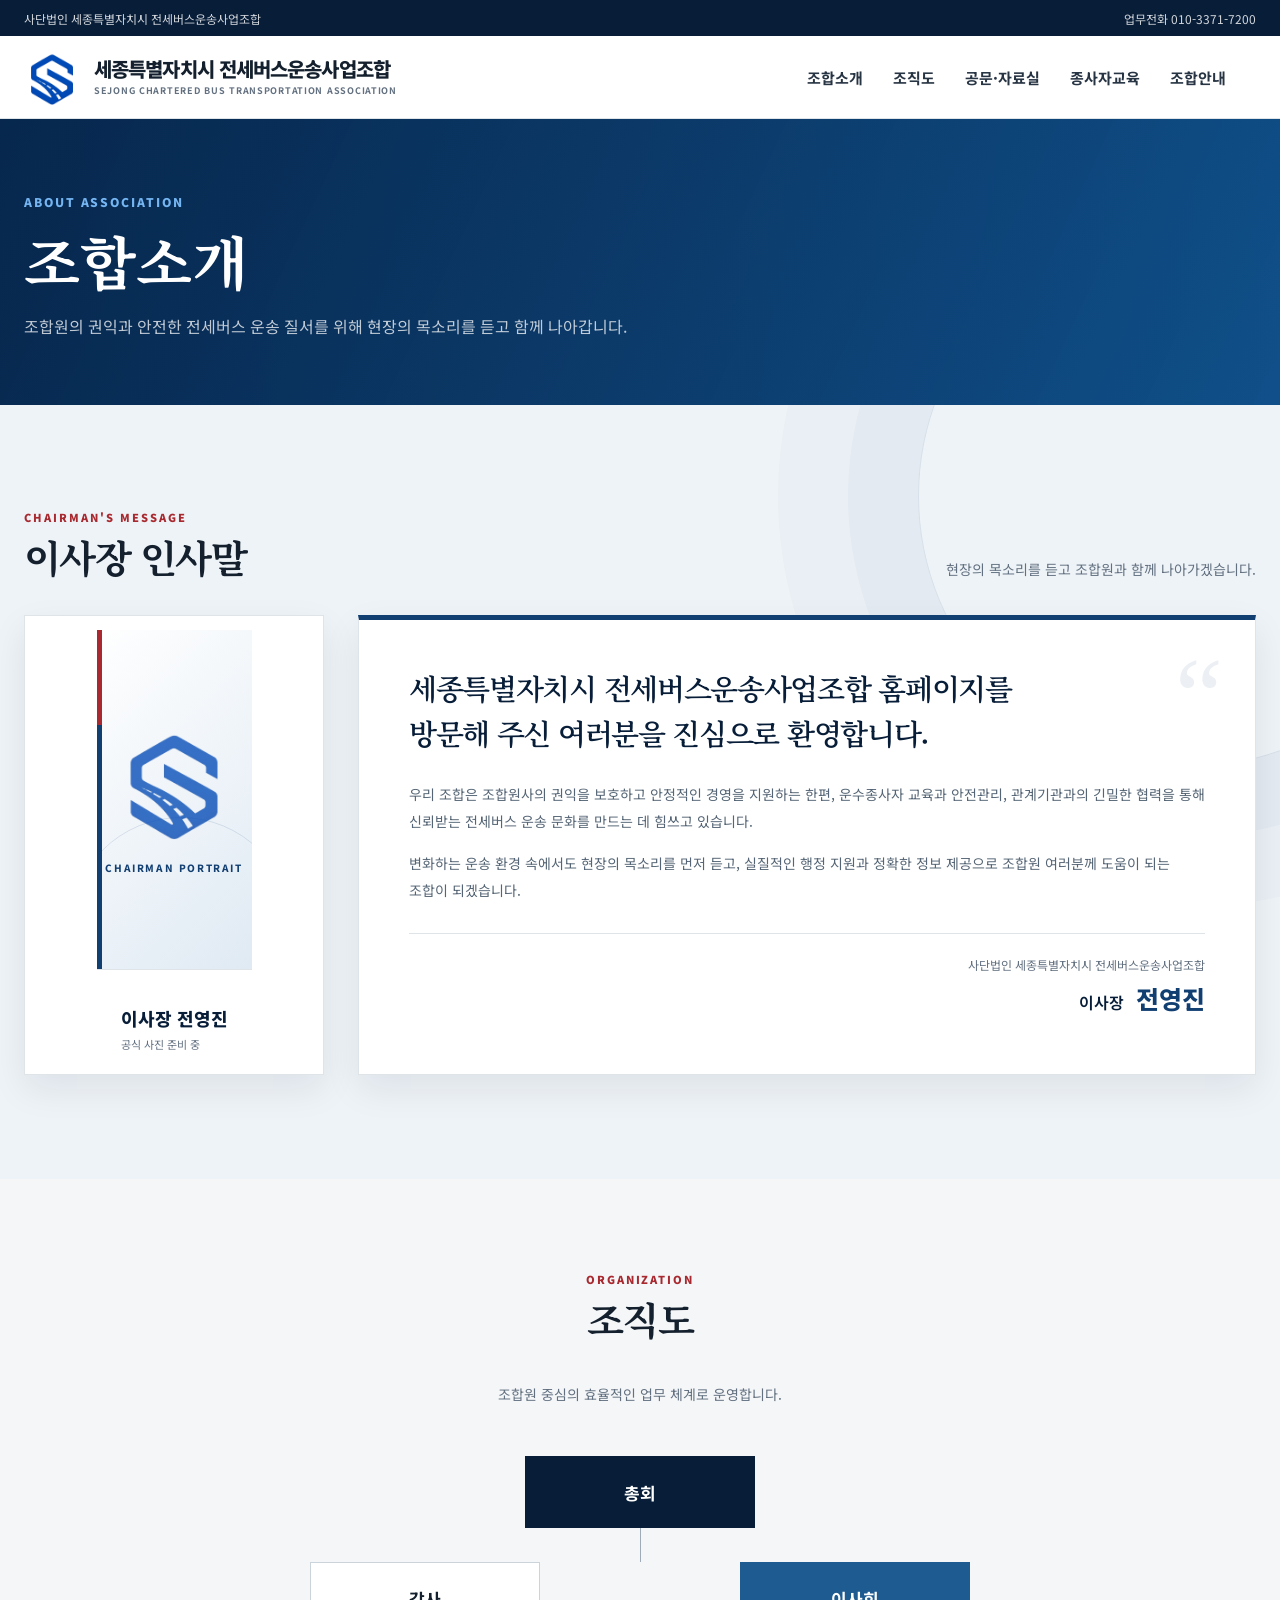
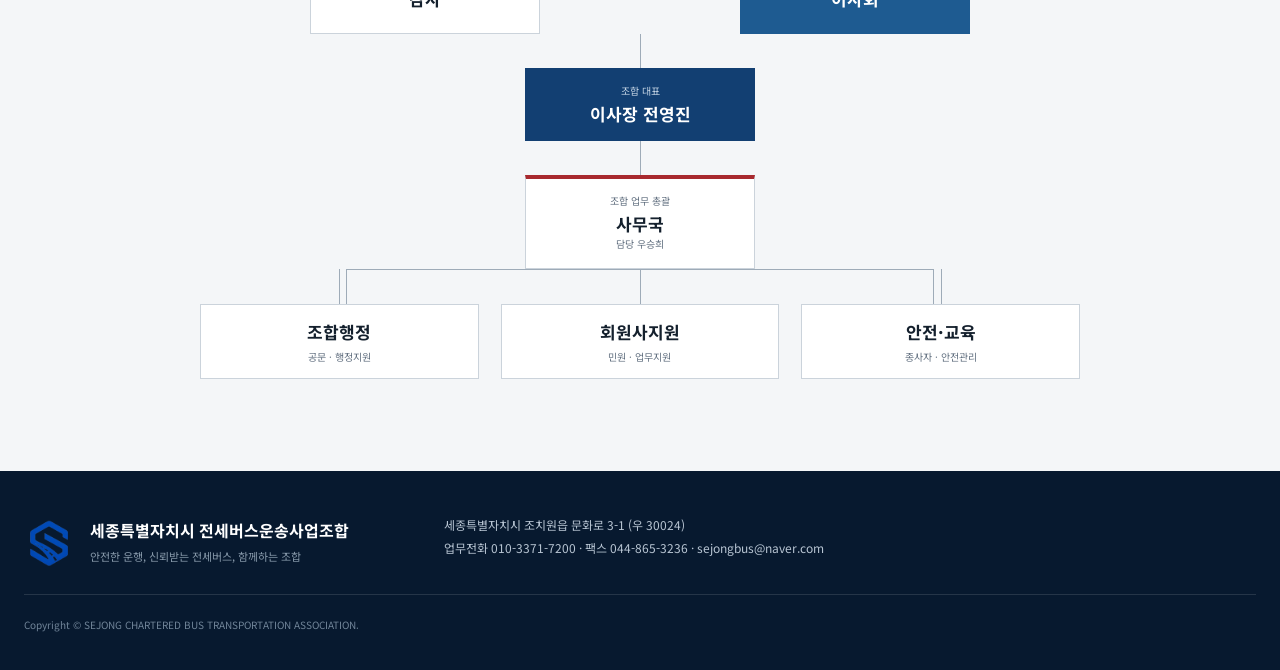
==== commit 5553072d: "Refine Sejong contacts and member carousel" ====
--- a/about.html
+++ b/about.html
@@ -10,11 +10,11 @@
   <link rel="preconnect" href="https://fonts.googleapis.com">
   <link rel="preconnect" href="https://fonts.gstatic.com" crossorigin>
   <link href="https://fonts.googleapis.com/css2?family=Noto+Sans+KR:wght@400;500;600;700;800;900&amp;family=Noto+Serif+KR:wght@600;700&amp;display=swap" rel="stylesheet">
-  <link rel="stylesheet" href="./styles.css?v=section-pages-20260727">
+  <link rel="stylesheet" href="./styles.css?v=member-strip-20260729">
 </head>
 <body>
   <a class="skip-link" href="#mainContent">본문 바로가기</a>
-  <div class="utility-bar"><div class="site-width utility-inner"><p>사단법인 세종특별자치시 전세버스운송사업조합</p><div><a href="tel:0448653258">대표전화 044-865-3258</a></div></div></div>
+  <div class="utility-bar"><div class="site-width utility-inner"><p>사단법인 세종특별자치시 전세버스운송사업조합</p><div><a href="tel:01033717200">업무전화 010-3371-7200</a></div></div></div>
   <header class="site-header" id="top">
     <div class="site-width header-inner">
       <a class="brand" href="./index.html"><span class="brand-symbol"><img src="./assets/brand/sejong-association-symbol.webp" alt=""></span><span class="brand-copy"><strong>세종특별자치시 전세버스운송사업조합</strong><small>SEJONG CHARTERED BUS TRANSPORTATION ASSOCIATION</small></span></a>
@@ -46,7 +46,7 @@
       </div>
     </section>
   </main>
-  <footer class="site-footer"><div class="site-width footer-inner"><div class="footer-brand"><span class="brand-symbol"><img src="./assets/brand/sejong-association-symbol.webp" alt=""></span><div><strong>세종특별자치시 전세버스운송사업조합</strong><p>안전한 운행, 신뢰받는 전세버스, 함께하는 조합</p></div></div><div class="footer-info"><p>세종특별자치시 조치원읍 문화로 3-1 (우 30024)</p><p>대표전화 044-865-3258 · 팩스 044-865-3236 · sejongbus@naver.com</p></div><small>Copyright © SEJONG CHARTERED BUS TRANSPORTATION ASSOCIATION.</small></div></footer>
+  <footer class="site-footer"><div class="site-width footer-inner"><div class="footer-brand"><span class="brand-symbol"><img src="./assets/brand/sejong-association-symbol.webp" alt=""></span><div><strong>세종특별자치시 전세버스운송사업조합</strong><p>안전한 운행, 신뢰받는 전세버스, 함께하는 조합</p></div></div><div class="footer-info"><p>세종특별자치시 조치원읍 문화로 3-1 (우 30024)</p><p>업무전화 010-3371-7200 · 팩스 044-865-3236 · sejongbus@naver.com</p></div><small>Copyright © SEJONG CHARTERED BUS TRANSPORTATION ASSOCIATION.</small></div></footer>
   <script src="./app.js?v=section-pages-20260727"></script>
 </body>
 </html>
--- a/styles.css
+++ b/styles.css
@@ -373,6 +373,11 @@
   padding-block: 74px;
 }
 
+.home-page .hero-inner {
+  grid-template-columns: minmax(0, 880px);
+  justify-content: start;
+}
+
 .hero-kicker {
   display: inline-flex;
   align-items: center;
@@ -991,7 +996,7 @@
 
 .chairman-signature em {
   margin-left: 8px;
-  font-family: "Noto Serif KR", serif;
+  font-family: "Noto Sans KR", sans-serif;
   font-size: 25px;
   font-style: normal;
   font-weight: 700;
@@ -1460,12 +1465,12 @@
 }
 
 .member-logo-card--name {
-  background: #f8fafc;
+  background: #fff;
 }
 
 .member-logo-card--name span {
   color: var(--navy-900);
-  font-size: 18px;
+  font-size: 17px;
   font-weight: 800;
   letter-spacing: -0.035em;
   white-space: nowrap;
@@ -2394,8 +2399,8 @@
 
 .chairman-signature em {
   color: var(--navy-800);
-  font-family: "Noto Serif KR", serif;
-  font-weight: 700;
+  font-family: "Noto Sans KR", sans-serif;
+  font-weight: 800;
 }
 
 @media (max-width: 900px) {
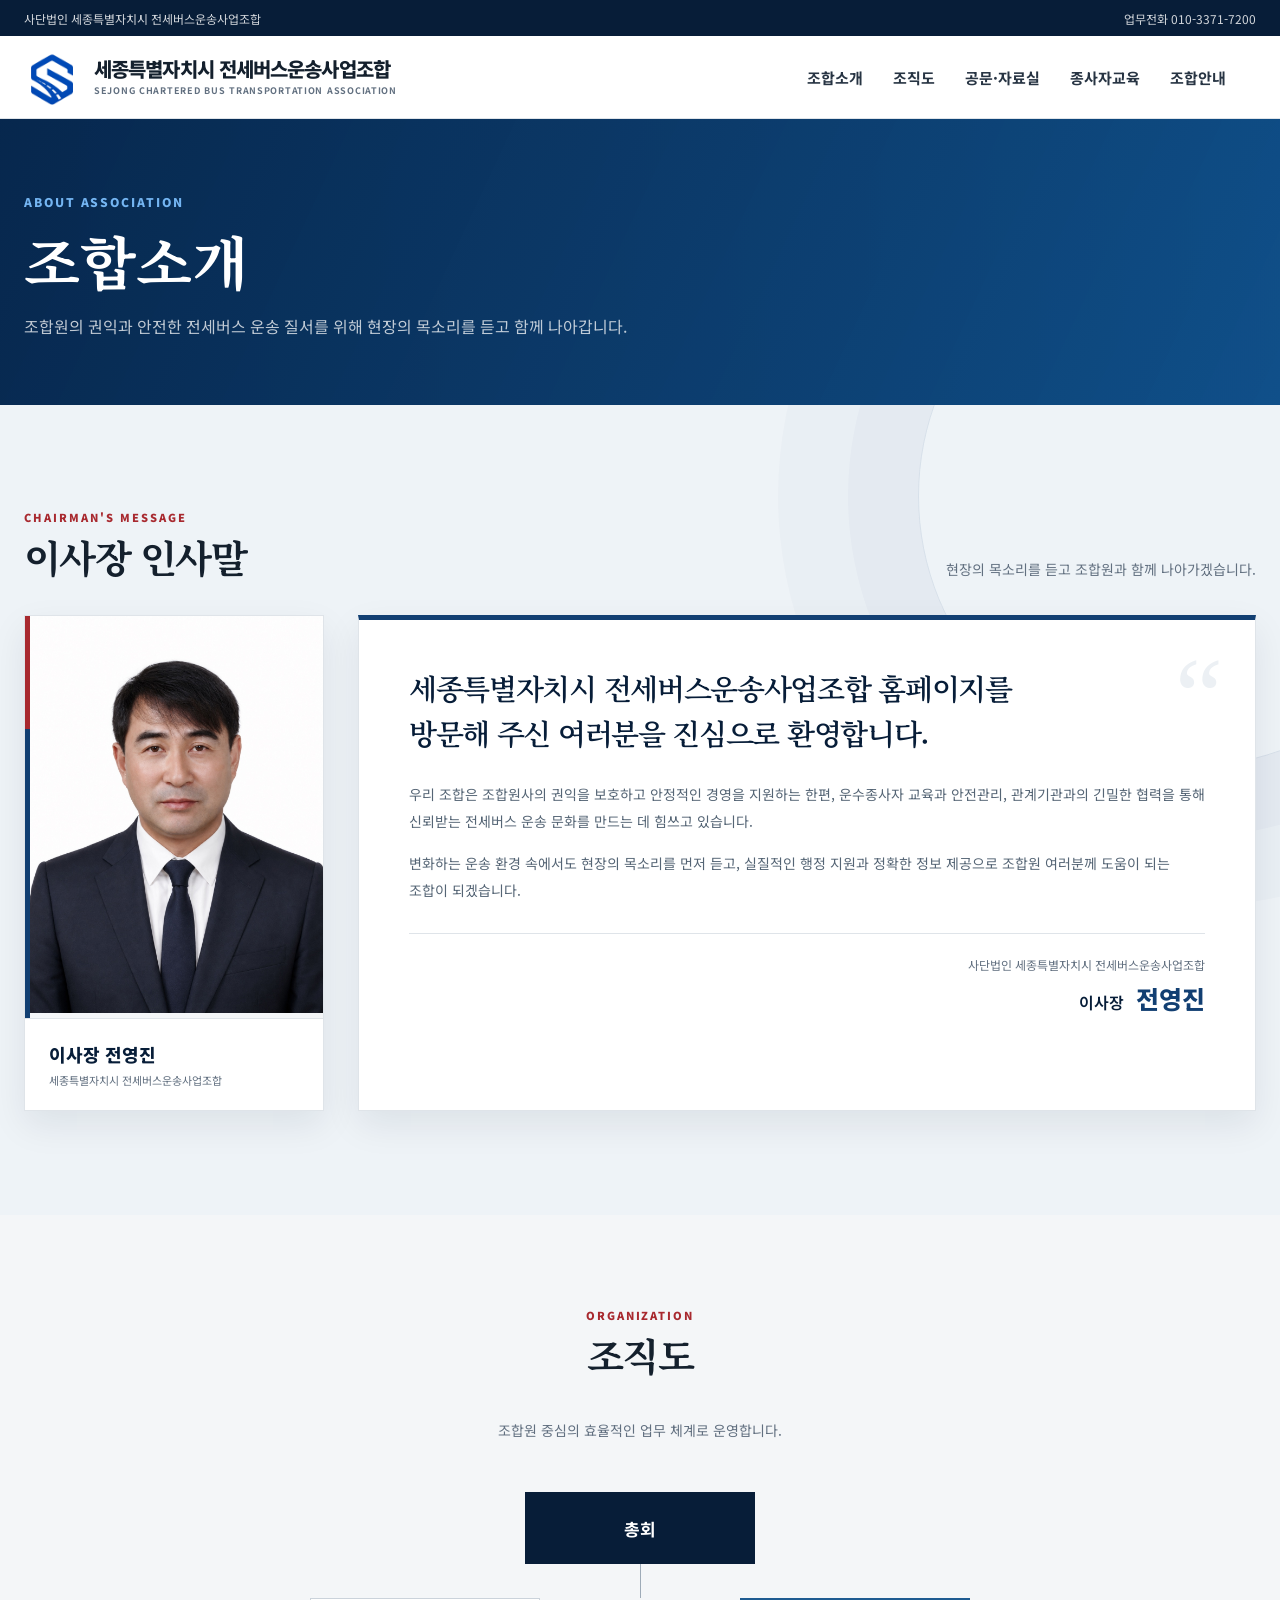
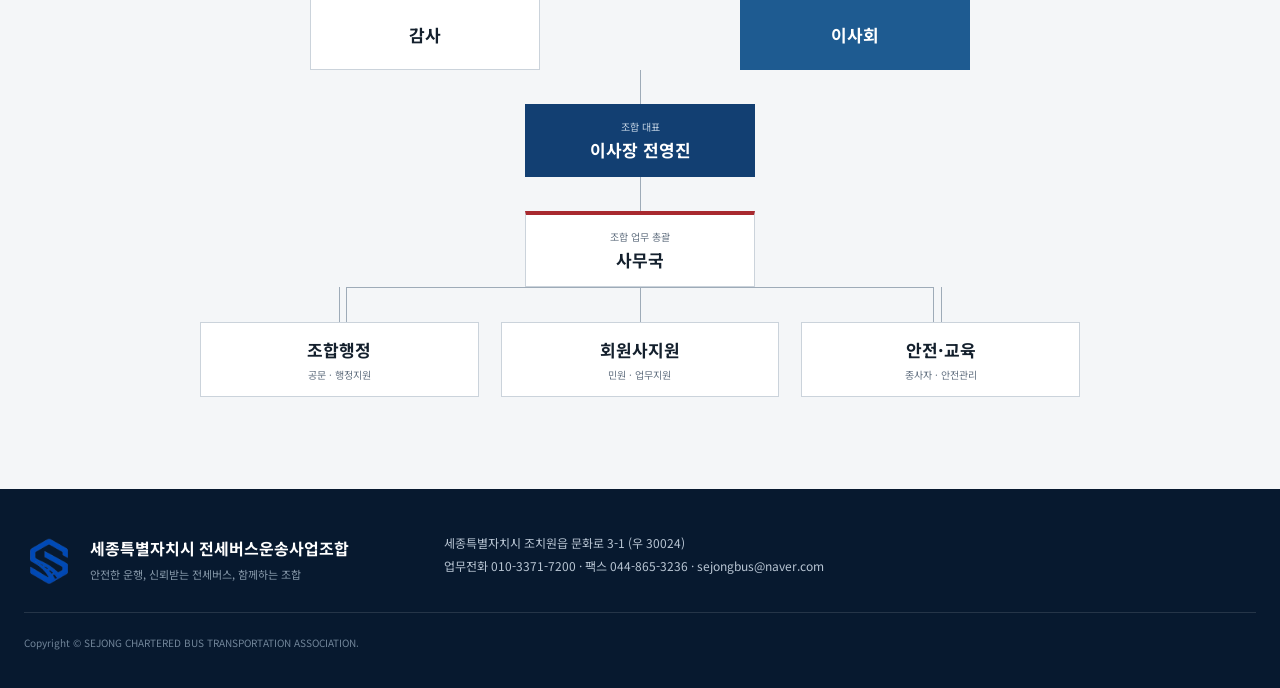
==== commit 7d77bea9: "Use chairman portrait and simplify organization chart" ====
--- a/about.html
+++ b/about.html
@@ -10,7 +10,7 @@
   <link rel="preconnect" href="https://fonts.googleapis.com">
   <link rel="preconnect" href="https://fonts.gstatic.com" crossorigin>
   <link href="https://fonts.googleapis.com/css2?family=Noto+Sans+KR:wght@400;500;600;700;800;900&amp;family=Noto+Serif+KR:wght@600;700&amp;display=swap" rel="stylesheet">
-  <link rel="stylesheet" href="./styles.css?v=member-strip-20260729">
+  <link rel="stylesheet" href="./styles.css?v=final-20260729">
 </head>
 <body>
   <a class="skip-link" href="#mainContent">본문 바로가기</a>
@@ -29,7 +29,7 @@
       <div class="site-width">
         <div class="section-heading light"><div><p>CHAIRMAN'S MESSAGE</p><h2 id="chairmanTitle">이사장 인사말</h2></div><span>현장의 목소리를 듣고 조합원과 함께 나아가겠습니다.</span></div>
         <div class="chairman-layout">
-          <div class="chairman-photo"><div class="chairman-photo-frame"><img src="./assets/brand/sejong-association-symbol.webp" alt=""><span>CHAIRMAN PORTRAIT</span></div><div class="chairman-photo-caption"><strong>이사장 전영진</strong><small>공식 사진 준비 중</small></div></div>
+          <div class="chairman-photo" aria-label="세종특별자치시 전세버스운송사업조합 이사장 전영진"><div class="chairman-photo-frame"><img src="./assets/people/chairman-jeon-youngjin.jpg" alt="이사장 전영진"></div><div class="chairman-photo-caption"><strong>이사장 전영진</strong><small>세종특별자치시 전세버스운송사업조합</small></div></div>
           <article class="chairman-message">
             <p class="message-lead">세종특별자치시 전세버스운송사업조합 홈페이지를 방문해 주신 여러분을 진심으로 환영합니다.</p>
             <p>우리 조합은 조합원사의 권익을 보호하고 안정적인 경영을 지원하는 한편, 운수종사자 교육과 안전관리, 관계기관과의 긴밀한 협력을 통해 신뢰받는 전세버스 운송 문화를 만드는 데 힘쓰고 있습니다.</p>
@@ -42,7 +42,7 @@
     <section class="organization-section" id="organization" aria-labelledby="organizationTitle">
       <div class="site-width">
         <div class="section-heading centered"><div><p>ORGANIZATION</p><h2 id="organizationTitle">조직도</h2></div><span>조합원 중심의 효율적인 업무 체계로 운영합니다.</span></div>
-        <div class="organization-chart"><div class="org-level org-general"><strong>총회</strong></div><div class="org-connector vertical"></div><div class="org-side-row"><div class="org-level"><strong>감사</strong></div><div class="org-level org-board"><strong>이사회</strong></div></div><div class="org-connector vertical"></div><div class="org-level org-chair"><span>조합 대표</span><strong>이사장 전영진</strong></div><div class="org-connector vertical"></div><div class="org-level org-office"><span>조합 업무 총괄</span><strong>사무국</strong><small>담당 우승희</small></div><div class="org-branch-line"></div><div class="org-team-row"><div class="org-level org-team"><strong>조합행정</strong><span>공문 · 행정지원</span></div><div class="org-level org-team"><strong>회원사지원</strong><span>민원 · 업무지원</span></div><div class="org-level org-team"><strong>안전·교육</strong><span>종사자 · 안전관리</span></div></div></div>
+        <div class="organization-chart"><div class="org-level org-general"><strong>총회</strong></div><div class="org-connector vertical"></div><div class="org-side-row"><div class="org-level"><strong>감사</strong></div><div class="org-level org-board"><strong>이사회</strong></div></div><div class="org-connector vertical"></div><div class="org-level org-chair"><span>조합 대표</span><strong>이사장 전영진</strong></div><div class="org-connector vertical"></div><div class="org-level org-office"><span>조합 업무 총괄</span><strong>사무국</strong></div><div class="org-branch-line"></div><div class="org-team-row"><div class="org-level org-team"><strong>조합행정</strong><span>공문 · 행정지원</span></div><div class="org-level org-team"><strong>회원사지원</strong><span>민원 · 업무지원</span></div><div class="org-level org-team"><strong>안전·교육</strong><span>종사자 · 안전관리</span></div></div></div>
       </div>
     </section>
   </main>
--- a/styles.css
+++ b/styles.css
@@ -2277,15 +2277,9 @@
 
 .chairman-photo-frame {
   position: relative;
-  display: flex;
   min-height: 340px;
   overflow: hidden;
-  flex-direction: column;
-  align-items: center;
-  justify-content: center;
-  background:
-    linear-gradient(135deg, rgba(255, 255, 255, 0.95), rgba(222, 233, 243, 0.92)),
-    var(--paper);
+  background: #f4f6f8;
   border-bottom: 1px solid var(--line);
 }
 
@@ -2300,33 +2294,15 @@
 }
 
 .chairman-photo-frame::after {
-  position: absolute;
-  right: -40px;
-  bottom: -70px;
-  width: 220px;
-  height: 220px;
-  content: "";
-  border: 1px solid rgba(18, 63, 114, 0.12);
-  border-radius: 50%;
+  content: none;
 }
 
 .chairman-photo-frame img {
-  position: relative;
-  z-index: 1;
-  width: 116px;
-  height: 116px;
-  object-fit: contain;
-  opacity: 0.78;
-}
-
-.chairman-photo-frame span {
-  position: relative;
-  z-index: 1;
-  margin-top: 20px;
-  color: var(--navy-800);
-  font-size: 10px;
-  font-weight: 800;
-  letter-spacing: 0.16em;
+  width: 100%;
+  height: 100%;
+  min-height: 340px;
+  object-fit: cover;
+  object-position: center 15%;
 }
 
 .chairman-photo-caption {
@@ -2445,12 +2421,10 @@
   }
 
   .chairman-photo-frame img {
-    width: 70px;
-    height: 70px;
-  }
-
-  .chairman-photo-frame span {
-    display: none;
+    width: 100%;
+    height: 132px;
+    min-height: 132px;
+    object-position: center 17%;
   }
 
   .chairman-photo-caption {
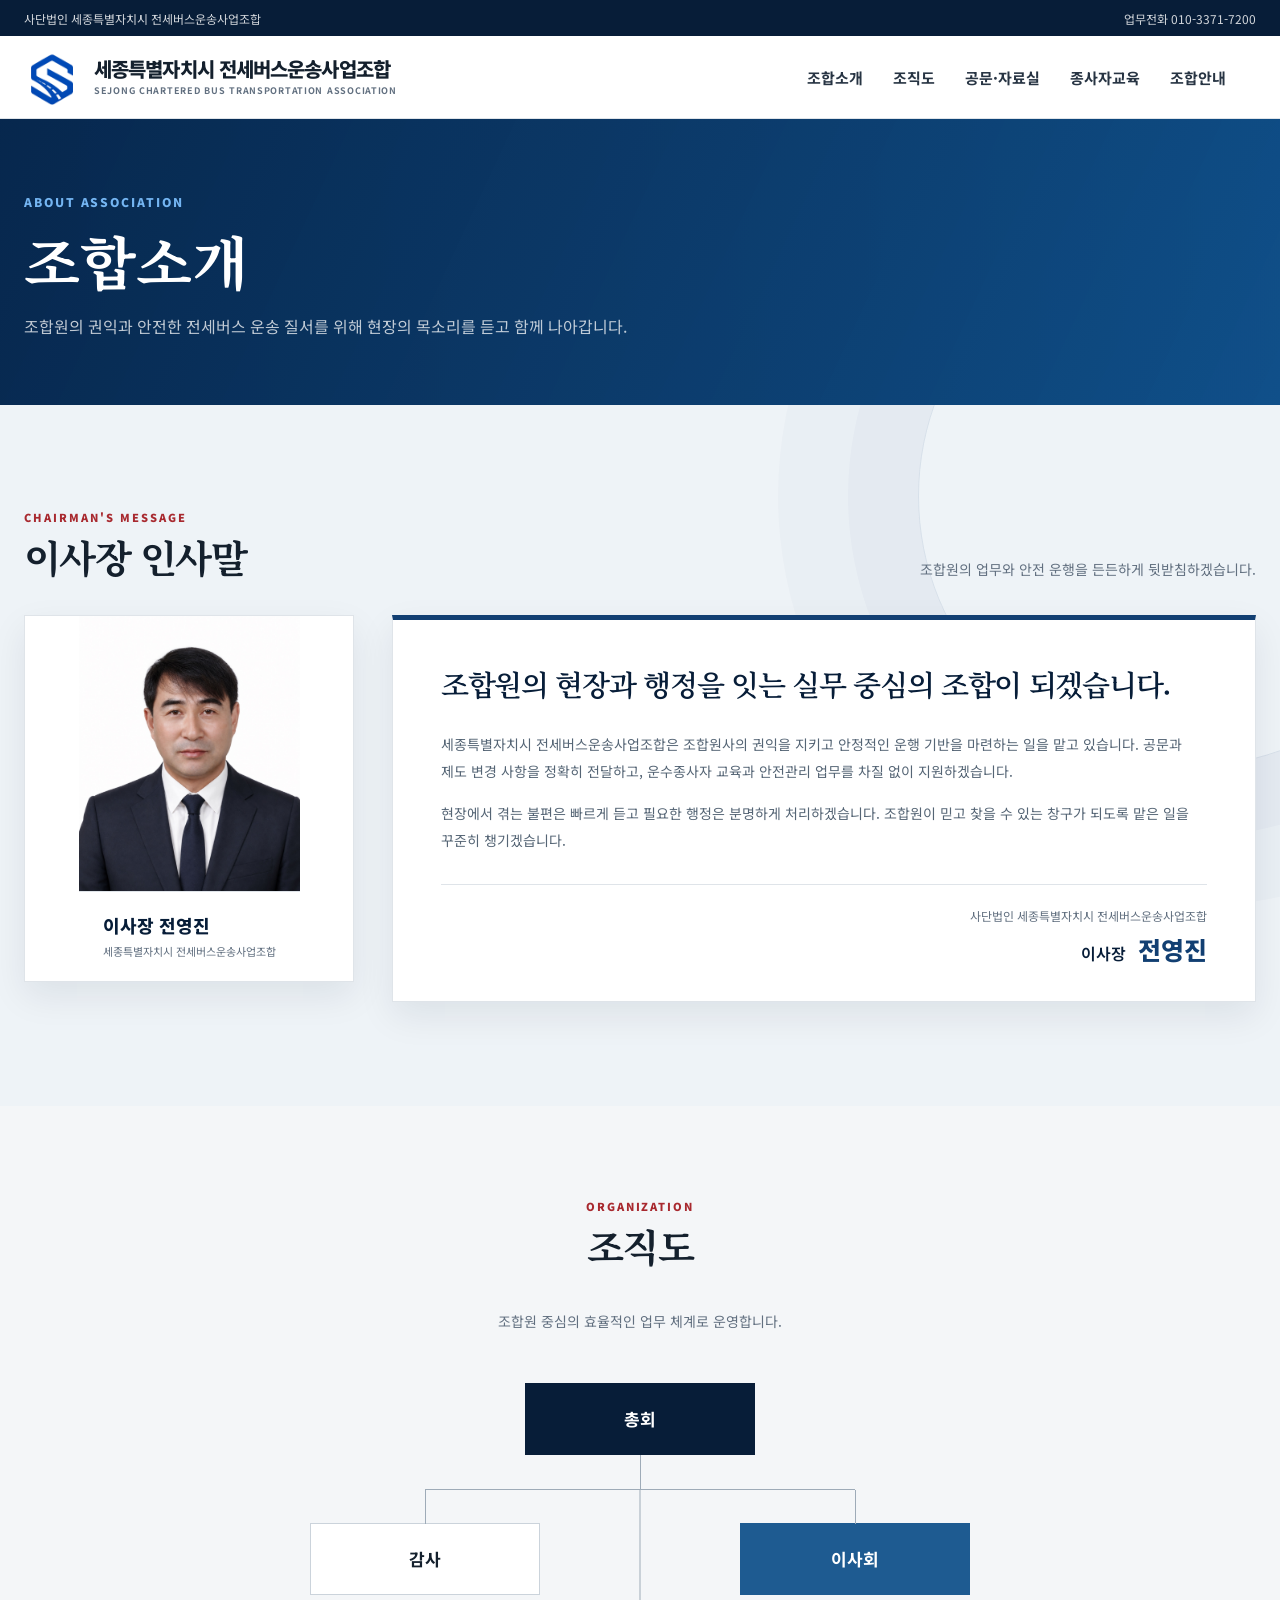
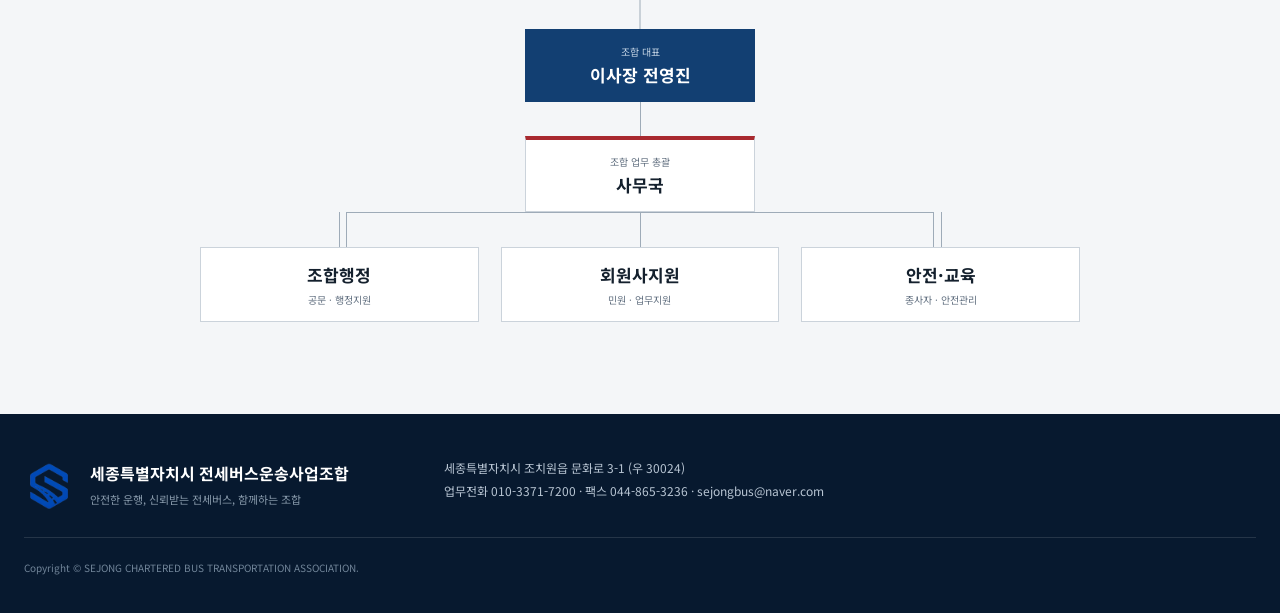
==== commit 24ba2a55: "Refine chairman message and organization chart" ====
--- a/about.html
+++ b/about.html
@@ -3,9 +3,23 @@
 <head>
   <meta charset="UTF-8">
   <meta name="viewport" content="width=device-width, initial-scale=1, viewport-fit=cover">
-  <title>조합소개 | 세종특별자치시 전세버스운송사업조합</title>
-  <meta name="description" content="세종특별자치시 전세버스운송사업조합 이사장 인사말과 조직도를 안내합니다.">
+  <title>세종특별자치시 전세버스운송사업조합</title>
+  <meta name="description" content="조합 인사말과 운영 체계를 안내합니다.">
   <link rel="canonical" href="https://sejong-charter-association.onrender.com/about.html">
+  <meta property="og:type" content="website">
+  <meta property="og:locale" content="ko_KR">
+  <meta property="og:site_name" content="세종특별자치시 전세버스운송사업조합">
+  <meta property="og:title" content="세종특별자치시 전세버스운송사업조합">
+  <meta property="og:description" content="조합 인사말과 운영 체계를 안내합니다.">
+  <meta property="og:url" content="https://sejong-charter-association.onrender.com/about.html">
+  <meta property="og:image" content="https://sejong-charter-association.onrender.com/assets/share-sejong-association-20260729.png">
+  <meta property="og:image:width" content="1200">
+  <meta property="og:image:height" content="630">
+  <meta property="og:image:alt" content="세종특별자치시 전세버스운송사업조합">
+  <meta name="twitter:card" content="summary_large_image">
+  <meta name="twitter:title" content="세종특별자치시 전세버스운송사업조합">
+  <meta name="twitter:description" content="조합 인사말과 운영 체계를 안내합니다.">
+  <meta name="twitter:image" content="https://sejong-charter-association.onrender.com/assets/share-sejong-association-20260729.png">
   <link rel="icon" href="./assets/favicon.png" type="image/png">
   <link rel="preconnect" href="https://fonts.googleapis.com">
   <link rel="preconnect" href="https://fonts.gstatic.com" crossorigin>
@@ -27,13 +41,13 @@
     <section class="subpage-hero"><div class="site-width"><p>ABOUT ASSOCIATION</p><h1>조합소개</h1><span>조합원의 권익과 안전한 전세버스 운송 질서를 위해 현장의 목소리를 듣고 함께 나아갑니다.</span></div></section>
     <section class="chairman-section" aria-labelledby="chairmanTitle">
       <div class="site-width">
-        <div class="section-heading light"><div><p>CHAIRMAN'S MESSAGE</p><h2 id="chairmanTitle">이사장 인사말</h2></div><span>현장의 목소리를 듣고 조합원과 함께 나아가겠습니다.</span></div>
+        <div class="section-heading light"><div><p>CHAIRMAN'S MESSAGE</p><h2 id="chairmanTitle">이사장 인사말</h2></div><span>조합원의 업무와 안전 운행을 든든하게 뒷받침하겠습니다.</span></div>
         <div class="chairman-layout">
           <div class="chairman-photo" aria-label="세종특별자치시 전세버스운송사업조합 이사장 전영진"><div class="chairman-photo-frame"><img src="./assets/people/chairman-jeon-youngjin.jpg" alt="이사장 전영진"></div><div class="chairman-photo-caption"><strong>이사장 전영진</strong><small>세종특별자치시 전세버스운송사업조합</small></div></div>
           <article class="chairman-message">
-            <p class="message-lead">세종특별자치시 전세버스운송사업조합 홈페이지를 방문해 주신 여러분을 진심으로 환영합니다.</p>
-            <p>우리 조합은 조합원사의 권익을 보호하고 안정적인 경영을 지원하는 한편, 운수종사자 교육과 안전관리, 관계기관과의 긴밀한 협력을 통해 신뢰받는 전세버스 운송 문화를 만드는 데 힘쓰고 있습니다.</p>
-            <p>변화하는 운송 환경 속에서도 현장의 목소리를 먼저 듣고, 실질적인 행정 지원과 정확한 정보 제공으로 조합원 여러분께 도움이 되는 조합이 되겠습니다.</p>
+            <p class="message-lead">조합원의 현장과 행정을 잇는 실무 중심의 조합이 되겠습니다.</p>
+            <p>세종특별자치시 전세버스운송사업조합은 조합원사의 권익을 지키고 안정적인 운행 기반을 마련하는 일을 맡고 있습니다. 공문과 제도 변경 사항을 정확히 전달하고, 운수종사자 교육과 안전관리 업무를 차질 없이 지원하겠습니다.</p>
+            <p>현장에서 겪는 불편은 빠르게 듣고 필요한 행정은 분명하게 처리하겠습니다. 조합원이 믿고 찾을 수 있는 창구가 되도록 맡은 일을 꾸준히 챙기겠습니다.</p>
             <div class="chairman-signature"><span>사단법인 세종특별자치시 전세버스운송사업조합</span><strong>이사장 <em>전영진</em></strong></div>
           </article>
         </div>
@@ -42,7 +56,7 @@
     <section class="organization-section" id="organization" aria-labelledby="organizationTitle">
       <div class="site-width">
         <div class="section-heading centered"><div><p>ORGANIZATION</p><h2 id="organizationTitle">조직도</h2></div><span>조합원 중심의 효율적인 업무 체계로 운영합니다.</span></div>
-        <div class="organization-chart"><div class="org-level org-general"><strong>총회</strong></div><div class="org-connector vertical"></div><div class="org-side-row"><div class="org-level"><strong>감사</strong></div><div class="org-level org-board"><strong>이사회</strong></div></div><div class="org-connector vertical"></div><div class="org-level org-chair"><span>조합 대표</span><strong>이사장 전영진</strong></div><div class="org-connector vertical"></div><div class="org-level org-office"><span>조합 업무 총괄</span><strong>사무국</strong></div><div class="org-branch-line"></div><div class="org-team-row"><div class="org-level org-team"><strong>조합행정</strong><span>공문 · 행정지원</span></div><div class="org-level org-team"><strong>회원사지원</strong><span>민원 · 업무지원</span></div><div class="org-level org-team"><strong>안전·교육</strong><span>종사자 · 안전관리</span></div></div></div>
+        <div class="organization-chart"><div class="org-level org-general"><strong>총회</strong></div><div class="org-connector vertical"></div><div class="org-governance"><div class="org-level"><strong>감사</strong></div><div class="org-level org-board"><strong>이사회</strong></div></div><div class="org-level org-chair"><span>조합 대표</span><strong>이사장 전영진</strong></div><div class="org-connector vertical"></div><div class="org-level org-office"><span>조합 업무 총괄</span><strong>사무국</strong></div><div class="org-branch-line"></div><div class="org-team-row"><div class="org-level org-team"><strong>조합행정</strong><span>공문 · 행정지원</span></div><div class="org-level org-team"><strong>회원사지원</strong><span>민원 · 업무지원</span></div><div class="org-level org-team"><strong>안전·교육</strong><span>종사자 · 안전관리</span></div></div></div>
       </div>
     </section>
   </main>
--- a/styles.css
+++ b/styles.css
@@ -1059,16 +1059,53 @@
   background: #9eabb8;
 }
 
-.org-side-row {
+.org-governance {
+  position: relative;
   display: grid;
   grid-template-columns: 1fr 1fr;
   gap: 200px;
   width: 660px;
+  padding-top: 34px;
   margin-inline: auto;
 }
 
-.org-side-row .org-level {
+.org-governance::before {
+  position: absolute;
+  top: 0;
+  right: 115px;
+  left: 115px;
+  height: 1px;
+  content: "";
+  background: #9eabb8;
+}
+
+.org-governance::after {
+  position: absolute;
+  top: 0;
+  bottom: -34px;
+  left: 50%;
+  width: 1px;
+  content: "";
+  background: #9eabb8;
+  transform: translateX(-0.5px);
+}
+
+.org-governance .org-level {
   width: 100%;
+}
+
+.org-governance .org-level::before {
+  position: absolute;
+  bottom: 100%;
+  left: 50%;
+  width: 1px;
+  height: 34px;
+  content: "";
+  background: #9eabb8;
+}
+
+.org-governance + .org-chair {
+  margin-top: 34px;
 }
 
 .org-board {
@@ -2084,9 +2121,14 @@
     font-size: 22px;
   }
 
-  .org-side-row {
+  .org-governance {
     gap: 16px;
     width: 100%;
+  }
+
+  .org-governance::before {
+    right: 25%;
+    left: 25%;
   }
 
   .org-level {
@@ -2260,15 +2302,15 @@
 }
 
 .chairman-layout {
-  grid-template-columns: 300px minmax(0, 1fr);
-  gap: 34px;
-  align-items: stretch;
+  grid-template-columns: 330px minmax(0, 1fr);
+  gap: 38px;
+  align-items: start;
 }
 
 .chairman-photo {
   display: grid;
-  min-height: 460px;
-  grid-template-rows: minmax(0, 1fr) auto;
+  min-height: 0;
+  grid-template-rows: auto auto;
   color: var(--ink-950);
   background: #fff;
   border: 1px solid var(--line);
@@ -2277,7 +2319,8 @@
 
 .chairman-photo-frame {
   position: relative;
-  min-height: 340px;
+  min-height: 0;
+  aspect-ratio: 4 / 5;
   overflow: hidden;
   background: #f4f6f8;
   border-bottom: 1px solid var(--line);
@@ -2298,15 +2341,16 @@
 }
 
 .chairman-photo-frame img {
+  position: absolute;
+  inset: 0;
   width: 100%;
   height: 100%;
-  min-height: 340px;
   object-fit: cover;
-  object-position: center 15%;
+  object-position: center 12%;
 }
 
 .chairman-photo-caption {
-  padding: 22px 24px;
+  padding: 20px 24px 22px;
 }
 
 .chairman-photo-caption strong {
@@ -2325,7 +2369,8 @@
 
 .chairman-message {
   position: relative;
-  padding: 46px 50px 38px;
+  min-height: 0;
+  padding: 42px 48px 34px;
   background: #fff;
   border: 1px solid var(--line);
   border-top: 5px solid var(--navy-800);
@@ -2333,11 +2378,7 @@
 }
 
 .chairman-message::before {
-  top: 22px;
-  right: 32px;
-  left: auto;
-  color: rgba(18, 63, 114, 0.08);
-  font-size: 108px;
+  content: none;
 }
 
 .chairman-message p {
@@ -2347,9 +2388,9 @@
 }
 
 .chairman-message .message-lead {
-  max-width: 740px;
-  margin-bottom: 25px;
-  padding-right: 70px;
+  max-width: 760px;
+  margin-bottom: 24px;
+  padding-right: 0;
   color: var(--navy-950);
   font-family: "Noto Serif KR", serif;
   font-size: clamp(22px, 2.4vw, 29px);
@@ -2381,19 +2422,16 @@
 
 @media (max-width: 900px) {
   .chairman-layout {
-    grid-template-columns: 240px minmax(0, 1fr);
+    grid-template-columns: 270px minmax(0, 1fr);
     gap: 24px;
   }
 
   .chairman-photo {
-    min-height: 410px;
-  }
-
-  .chairman-photo-frame {
-    min-height: 300px;
+    min-height: 0;
   }
 
   .chairman-message {
+    min-height: 0;
     padding: 38px 34px 32px;
   }
 }
@@ -2416,6 +2454,7 @@
 
   .chairman-photo-frame {
     min-height: 132px;
+    aspect-ratio: auto;
     border-right: 1px solid var(--line);
     border-bottom: 0;
   }
@@ -2435,18 +2474,17 @@
   }
 
   .chairman-message {
+    min-height: 0;
     padding: 32px 24px 28px;
     border-top-width: 4px;
   }
 
   .chairman-message::before {
-    top: 18px;
-    right: 15px;
-    font-size: 82px;
+    content: none;
   }
 
   .chairman-message .message-lead {
-    padding-right: 32px;
+    padding-right: 0;
     font-size: 21px;
   }
 
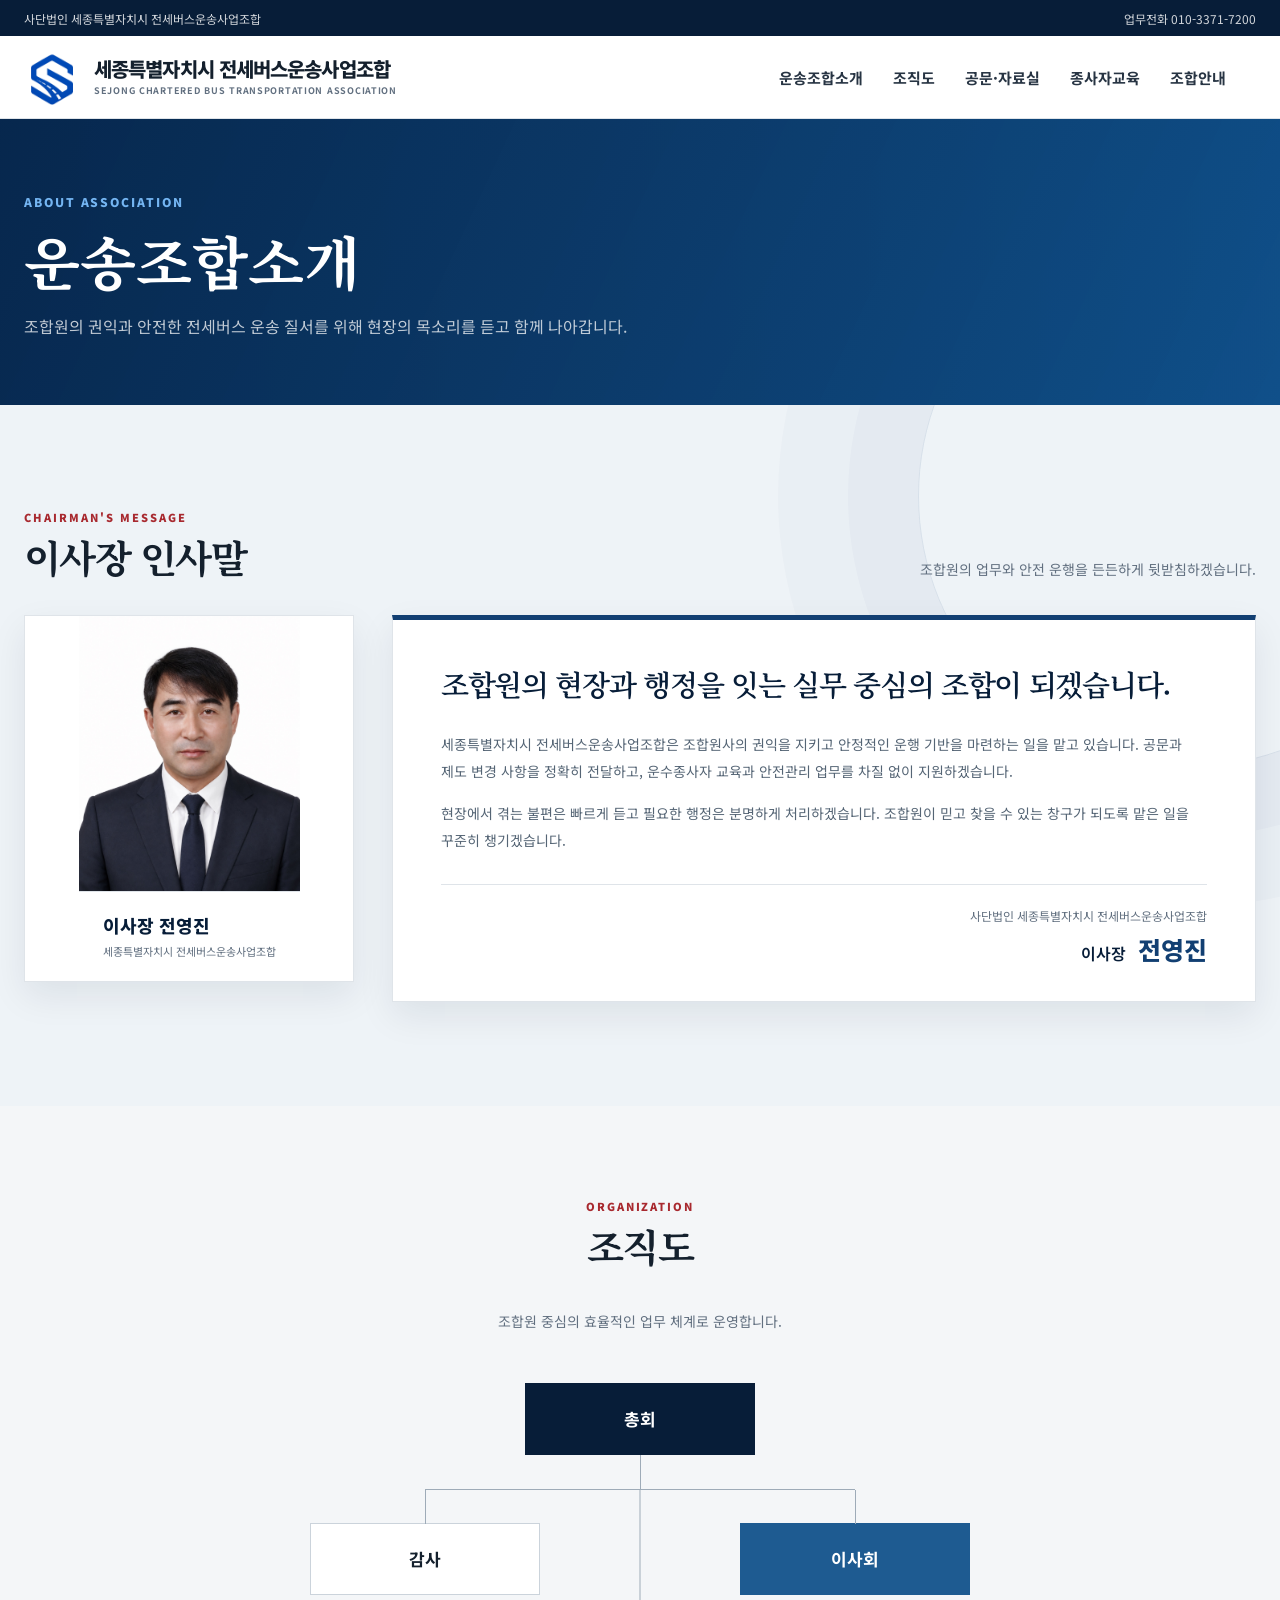
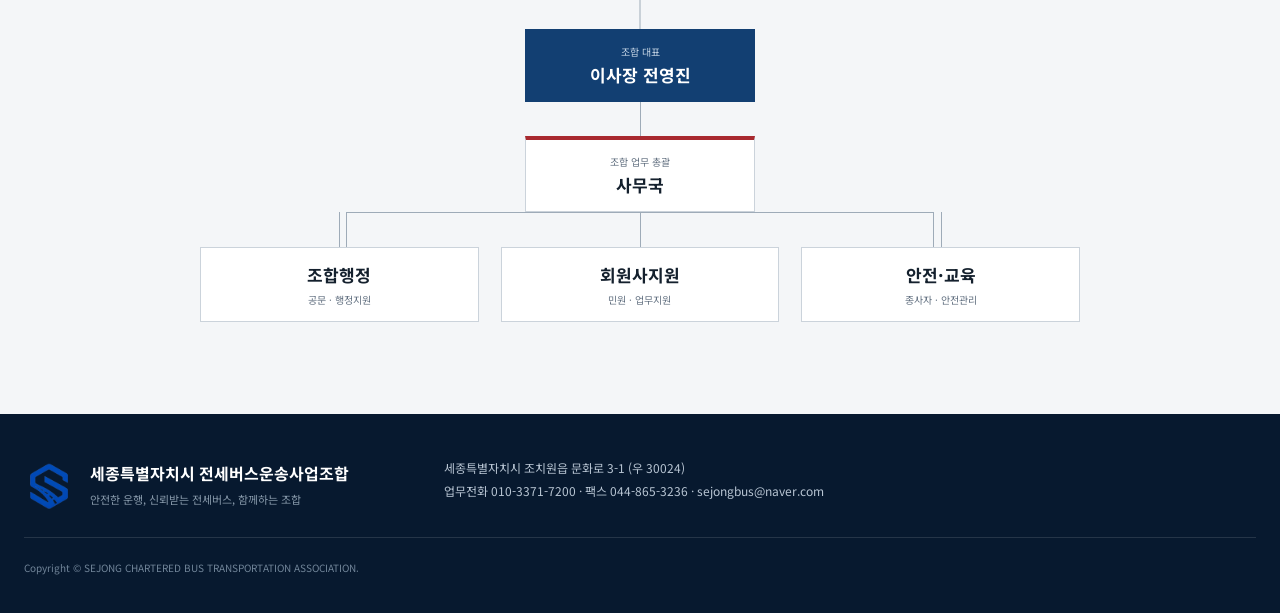
==== commit 294c0e05: "Rename association introduction navigation" ====
--- a/about.html
+++ b/about.html
@@ -32,13 +32,13 @@
   <header class="site-header" id="top">
     <div class="site-width header-inner">
       <a class="brand" href="./index.html"><span class="brand-symbol"><img src="./assets/brand/sejong-association-symbol.webp" alt=""></span><span class="brand-copy"><strong>세종특별자치시 전세버스운송사업조합</strong><small>SEJONG CHARTERED BUS TRANSPORTATION ASSOCIATION</small></span></a>
-      <nav class="desktop-nav"><a href="./about.html">조합소개</a><a href="#organization">조직도</a><a href="./resources.html">공문·자료실</a><a href="./resources.html#education">종사자교육</a><a href="./information.html">조합안내</a></nav>
+      <nav class="desktop-nav"><a href="./about.html">운송조합소개</a><a href="#organization">조직도</a><a href="./resources.html">공문·자료실</a><a href="./resources.html#education">종사자교육</a><a href="./information.html">조합안내</a></nav>
       <div class="header-actions"><button class="menu-button" id="menuButton" type="button" aria-expanded="false" aria-controls="mobileNav"><span></span><span></span><span></span><span class="sr-only">메뉴 열기</span></button></div>
     </div>
-    <nav class="mobile-nav" id="mobileNav"><div class="site-width mobile-nav-inner"><a href="./about.html"><strong>조합소개</strong><small>이사장 인사말</small></a><a href="#organization"><strong>조직도</strong><small>조합 운영체계</small></a><a href="./resources.html"><strong>공문·자료실</strong><small>공지 및 업무서식</small></a><a href="./resources.html#education"><strong>종사자교육</strong><small>교육·안전 안내</small></a><a href="./information.html"><strong>조합안내</strong><small>연락처·오시는 길</small></a></div></nav>
+    <nav class="mobile-nav" id="mobileNav"><div class="site-width mobile-nav-inner"><a href="./about.html"><strong>운송조합소개</strong><small>이사장 인사말</small></a><a href="#organization"><strong>조직도</strong><small>조합 운영체계</small></a><a href="./resources.html"><strong>공문·자료실</strong><small>공지 및 업무서식</small></a><a href="./resources.html#education"><strong>종사자교육</strong><small>교육·안전 안내</small></a><a href="./information.html"><strong>조합안내</strong><small>연락처·오시는 길</small></a></div></nav>
   </header>
   <main class="subpage-main" id="mainContent">
-    <section class="subpage-hero"><div class="site-width"><p>ABOUT ASSOCIATION</p><h1>조합소개</h1><span>조합원의 권익과 안전한 전세버스 운송 질서를 위해 현장의 목소리를 듣고 함께 나아갑니다.</span></div></section>
+    <section class="subpage-hero"><div class="site-width"><p>ABOUT ASSOCIATION</p><h1>운송조합소개</h1><span>조합원의 권익과 안전한 전세버스 운송 질서를 위해 현장의 목소리를 듣고 함께 나아갑니다.</span></div></section>
     <section class="chairman-section" aria-labelledby="chairmanTitle">
       <div class="site-width">
         <div class="section-heading light"><div><p>CHAIRMAN'S MESSAGE</p><h2 id="chairmanTitle">이사장 인사말</h2></div><span>조합원의 업무와 안전 운행을 든든하게 뒷받침하겠습니다.</span></div>
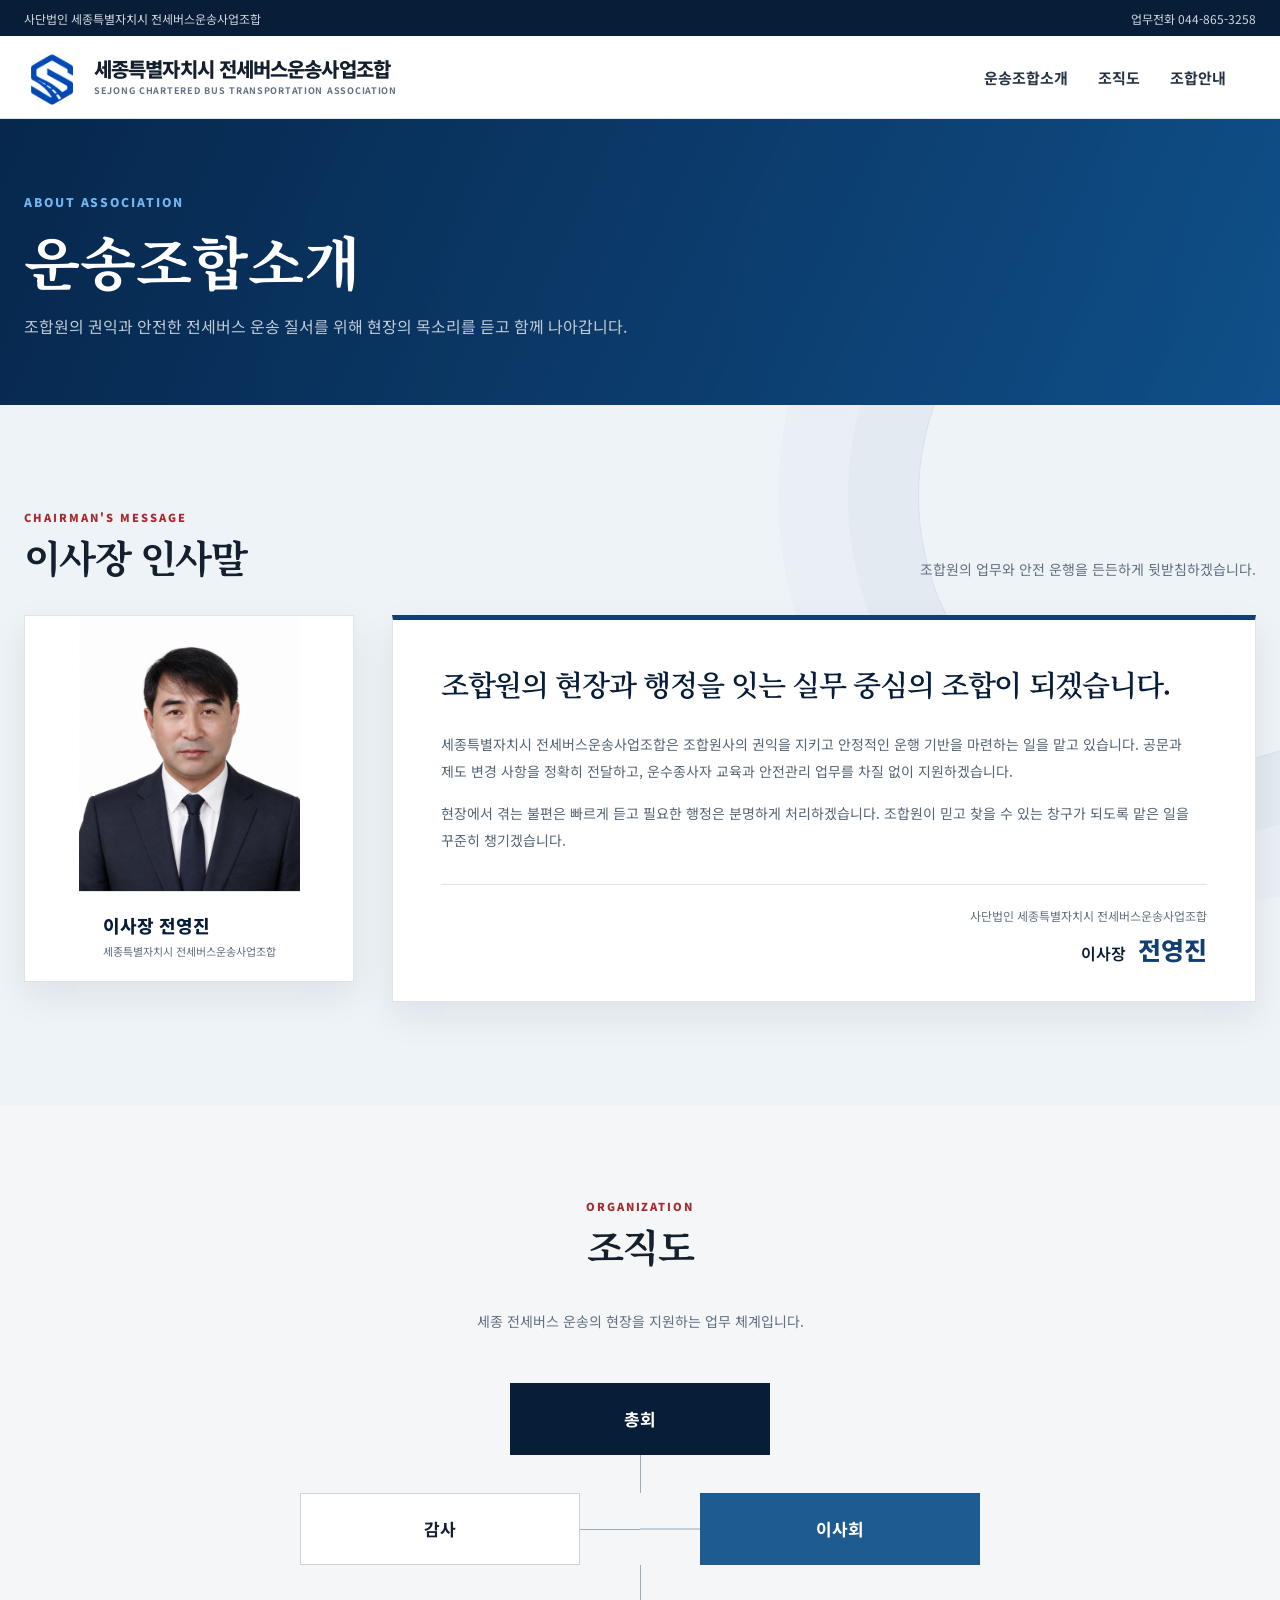
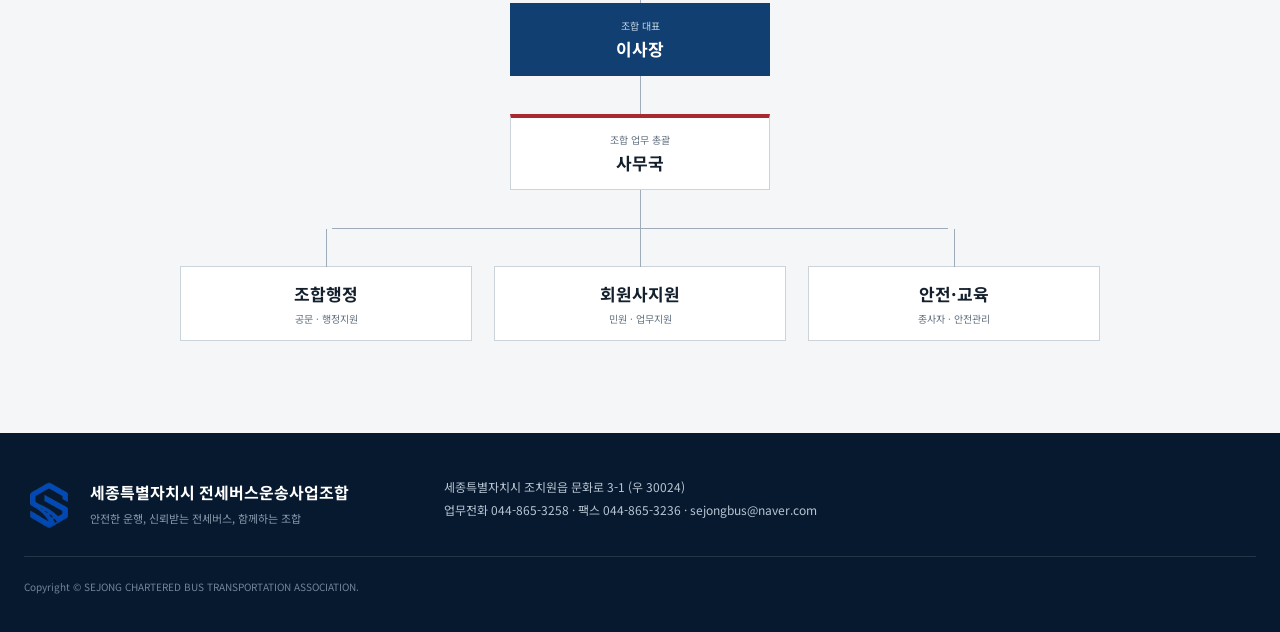
==== commit f45df001: "Update contact details and organization chart" ====
--- a/about.html
+++ b/about.html
@@ -3,39 +3,39 @@
 <head>
   <meta charset="UTF-8">
   <meta name="viewport" content="width=device-width, initial-scale=1, viewport-fit=cover">
-  <title>세종특별자치시 전세버스운송사업조합</title>
-  <meta name="description" content="조합 인사말과 운영 체계를 안내합니다.">
+  <title>운송조합소개·조직도 | 세종특별자치시 전세버스운송사업조합</title>
+  <meta name="description" content="세종특별자치시 전세버스운송사업조합의 이사장 인사말과 조직 운영 체계를 안내합니다.">
   <link rel="canonical" href="https://sejong-charter-association.onrender.com/about.html">
   <meta property="og:type" content="website">
   <meta property="og:locale" content="ko_KR">
   <meta property="og:site_name" content="세종특별자치시 전세버스운송사업조합">
-  <meta property="og:title" content="세종특별자치시 전세버스운송사업조합">
-  <meta property="og:description" content="조합 인사말과 운영 체계를 안내합니다.">
+  <meta property="og:title" content="운송조합소개·조직도 | 세종특별자치시 전세버스운송사업조합">
+  <meta property="og:description" content="이사장 인사말과 조합 운영 체계를 안내합니다.">
   <meta property="og:url" content="https://sejong-charter-association.onrender.com/about.html">
   <meta property="og:image" content="https://sejong-charter-association.onrender.com/assets/share-sejong-association-20260729.png">
   <meta property="og:image:width" content="1200">
   <meta property="og:image:height" content="630">
   <meta property="og:image:alt" content="세종특별자치시 전세버스운송사업조합">
   <meta name="twitter:card" content="summary_large_image">
-  <meta name="twitter:title" content="세종특별자치시 전세버스운송사업조합">
+  <meta name="twitter:title" content="운송조합소개·조직도 | 세종 전세버스운송사업조합">
   <meta name="twitter:description" content="조합 인사말과 운영 체계를 안내합니다.">
   <meta name="twitter:image" content="https://sejong-charter-association.onrender.com/assets/share-sejong-association-20260729.png">
   <link rel="icon" href="./assets/favicon.png" type="image/png">
   <link rel="preconnect" href="https://fonts.googleapis.com">
   <link rel="preconnect" href="https://fonts.gstatic.com" crossorigin>
   <link href="https://fonts.googleapis.com/css2?family=Noto+Sans+KR:wght@400;500;600;700;800;900&amp;family=Noto+Serif+KR:wght@600;700&amp;display=swap" rel="stylesheet">
-  <link rel="stylesheet" href="./styles.css?v=final-20260729">
+  <link rel="stylesheet" href="./styles.css?v=final-20260806">
 </head>
 <body>
   <a class="skip-link" href="#mainContent">본문 바로가기</a>
-  <div class="utility-bar"><div class="site-width utility-inner"><p>사단법인 세종특별자치시 전세버스운송사업조합</p><div><a href="tel:01033717200">업무전화 010-3371-7200</a></div></div></div>
+  <div class="utility-bar"><div class="site-width utility-inner"><p>사단법인 세종특별자치시 전세버스운송사업조합</p><div><a href="tel:0448653258">업무전화 044-865-3258</a></div></div></div>
   <header class="site-header" id="top">
     <div class="site-width header-inner">
       <a class="brand" href="./index.html"><span class="brand-symbol"><img src="./assets/brand/sejong-association-symbol.webp" alt=""></span><span class="brand-copy"><strong>세종특별자치시 전세버스운송사업조합</strong><small>SEJONG CHARTERED BUS TRANSPORTATION ASSOCIATION</small></span></a>
-      <nav class="desktop-nav"><a href="./about.html">운송조합소개</a><a href="#organization">조직도</a><a href="./resources.html">공문·자료실</a><a href="./resources.html#education">종사자교육</a><a href="./information.html">조합안내</a></nav>
+      <nav class="desktop-nav"><a href="./about.html">운송조합소개</a><a href="#organization">조직도</a><a href="./information.html">조합안내</a></nav>
       <div class="header-actions"><button class="menu-button" id="menuButton" type="button" aria-expanded="false" aria-controls="mobileNav"><span></span><span></span><span></span><span class="sr-only">메뉴 열기</span></button></div>
     </div>
-    <nav class="mobile-nav" id="mobileNav"><div class="site-width mobile-nav-inner"><a href="./about.html"><strong>운송조합소개</strong><small>이사장 인사말</small></a><a href="#organization"><strong>조직도</strong><small>조합 운영체계</small></a><a href="./resources.html"><strong>공문·자료실</strong><small>공지 및 업무서식</small></a><a href="./resources.html#education"><strong>종사자교육</strong><small>교육·안전 안내</small></a><a href="./information.html"><strong>조합안내</strong><small>연락처·오시는 길</small></a></div></nav>
+    <nav class="mobile-nav" id="mobileNav"><div class="site-width mobile-nav-inner"><a href="./about.html"><strong>운송조합소개</strong><small>이사장 인사말</small></a><a href="#organization"><strong>조직도</strong><small>조합 운영체계</small></a><a href="./information.html"><strong>조합안내</strong><small>연락처·오시는 길</small></a></div></nav>
   </header>
   <main class="subpage-main" id="mainContent">
     <section class="subpage-hero"><div class="site-width"><p>ABOUT ASSOCIATION</p><h1>운송조합소개</h1><span>조합원의 권익과 안전한 전세버스 운송 질서를 위해 현장의 목소리를 듣고 함께 나아갑니다.</span></div></section>
@@ -55,12 +55,12 @@
     </section>
     <section class="organization-section" id="organization" aria-labelledby="organizationTitle">
       <div class="site-width">
-        <div class="section-heading centered"><div><p>ORGANIZATION</p><h2 id="organizationTitle">조직도</h2></div><span>조합원 중심의 효율적인 업무 체계로 운영합니다.</span></div>
-        <div class="organization-chart"><div class="org-level org-general"><strong>총회</strong></div><div class="org-connector vertical"></div><div class="org-governance"><div class="org-level"><strong>감사</strong></div><div class="org-level org-board"><strong>이사회</strong></div></div><div class="org-level org-chair"><span>조합 대표</span><strong>이사장 전영진</strong></div><div class="org-connector vertical"></div><div class="org-level org-office"><span>조합 업무 총괄</span><strong>사무국</strong></div><div class="org-branch-line"></div><div class="org-team-row"><div class="org-level org-team"><strong>조합행정</strong><span>공문 · 행정지원</span></div><div class="org-level org-team"><strong>회원사지원</strong><span>민원 · 업무지원</span></div><div class="org-level org-team"><strong>안전·교육</strong><span>종사자 · 안전관리</span></div></div></div>
+        <div class="section-heading centered"><div><p>ORGANIZATION</p><h2 id="organizationTitle">조직도</h2></div><span>세종 전세버스 운송의 현장을 지원하는 업무 체계입니다.</span></div>
+        <div class="organization-chart"><div class="org-level org-general"><strong>총회</strong></div><span class="org-flow-line" aria-hidden="true"></span><div class="org-governance"><div class="org-level org-audit"><strong>감사</strong></div><div class="org-level org-board"><strong>이사회</strong></div></div><span class="org-flow-line" aria-hidden="true"></span><div class="org-level org-chair"><span>조합 대표</span><strong>이사장</strong></div><span class="org-flow-line" aria-hidden="true"></span><div class="org-level org-office"><span>조합 업무 총괄</span><strong>사무국</strong></div><span class="org-flow-line" aria-hidden="true"></span><div class="org-team-row"><div class="org-level org-team"><strong>조합행정</strong><span>공문 · 행정지원</span></div><div class="org-level org-team"><strong>회원사지원</strong><span>민원 · 업무지원</span></div><div class="org-level org-team"><strong>안전·교육</strong><span>종사자 · 안전관리</span></div></div></div>
       </div>
     </section>
   </main>
-  <footer class="site-footer"><div class="site-width footer-inner"><div class="footer-brand"><span class="brand-symbol"><img src="./assets/brand/sejong-association-symbol.webp" alt=""></span><div><strong>세종특별자치시 전세버스운송사업조합</strong><p>안전한 운행, 신뢰받는 전세버스, 함께하는 조합</p></div></div><div class="footer-info"><p>세종특별자치시 조치원읍 문화로 3-1 (우 30024)</p><p>업무전화 010-3371-7200 · 팩스 044-865-3236 · sejongbus@naver.com</p></div><small>Copyright © SEJONG CHARTERED BUS TRANSPORTATION ASSOCIATION.</small></div></footer>
-  <script src="./app.js?v=section-pages-20260727"></script>
+  <footer class="site-footer"><div class="site-width footer-inner"><div class="footer-brand"><span class="brand-symbol"><img src="./assets/brand/sejong-association-symbol.webp" alt=""></span><div><strong>세종특별자치시 전세버스운송사업조합</strong><p>안전한 운행, 신뢰받는 전세버스, 함께하는 조합</p></div></div><div class="footer-info"><p>세종특별자치시 조치원읍 문화로 3-1 (우 30024)</p><p>업무전화 044-865-3258 · 팩스 044-865-3236 · sejongbus@naver.com</p></div><small>Copyright © SEJONG CHARTERED BUS TRANSPORTATION ASSOCIATION.</small></div></footer>
+  <script src="./app.js?v=final-20260806"></script>
 </body>
 </html>
--- a/styles.css
+++ b/styles.css
@@ -1003,7 +1003,10 @@
 }
 
 .organization-chart {
-  width: min(880px, 100%);
+  display: flex;
+  flex-direction: column;
+  align-items: center;
+  width: min(920px, 100%);
   margin: 50px auto 0;
 }
 
@@ -1033,12 +1036,14 @@
 }
 
 .org-general {
+  width: 260px;
   color: #fff;
   background: var(--navy-950);
   border-color: var(--navy-950);
 }
 
 .org-chair {
+  width: 260px;
   color: #fff;
   background: var(--navy-800);
   border-color: var(--navy-800);
@@ -1049,12 +1054,14 @@
 }
 
 .org-office {
+  width: 260px;
   border-top: 4px solid var(--red-700);
 }
 
-.org-connector.vertical {
+.org-flow-line {
+  display: block;
   width: 1px;
-  height: 34px;
+  height: 38px;
   margin-inline: auto;
   background: #9eabb8;
 }
@@ -1063,17 +1070,16 @@
   position: relative;
   display: grid;
   grid-template-columns: 1fr 1fr;
-  gap: 200px;
-  width: 660px;
-  padding-top: 34px;
+  gap: 120px;
+  width: 680px;
   margin-inline: auto;
 }
 
 .org-governance::before {
   position: absolute;
-  top: 0;
-  right: 115px;
-  left: 115px;
+  top: 50%;
+  right: 50%;
+  left: calc((100% - 120px) / 2);
   height: 1px;
   content: "";
   background: #9eabb8;
@@ -1081,64 +1087,63 @@
 
 .org-governance::after {
   position: absolute;
-  top: 0;
-  bottom: -34px;
+  top: 50%;
   left: 50%;
-  width: 1px;
+  width: 60px;
+  height: 1px;
   content: "";
   background: #9eabb8;
-  transform: translateX(-0.5px);
+  transform: translateY(-0.5px);
 }
 
 .org-governance .org-level {
   width: 100%;
-}
-
-.org-governance .org-level::before {
+  margin: 0;
+}
+
+.org-audit {
+  justify-self: start;
+}
+
+.org-board {
+  justify-self: end;
+}
+
+.org-board {
+  color: #fff;
+  background: var(--blue-700);
+  border-color: var(--blue-700);
+}
+
+.org-team-row {
+  position: relative;
+  display: grid;
+  grid-template-columns: repeat(3, 1fr);
+  gap: 22px;
+  width: 100%;
+  padding-top: 38px;
+}
+
+.org-team-row::before {
+  position: absolute;
+  top: 0;
+  right: calc(16.666% - 1px);
+  left: calc(16.666% - 1px);
+  height: 1px;
+  content: "";
+  background: #9eabb8;
+}
+
+.org-team-row .org-level {
+  width: 100%;
+}
+
+.org-team::before {
   position: absolute;
   bottom: 100%;
   left: 50%;
   width: 1px;
-  height: 34px;
-  content: "";
-  background: #9eabb8;
-}
-
-.org-governance + .org-chair {
-  margin-top: 34px;
-}
-
-.org-board {
-  color: #fff;
-  background: var(--blue-700);
-  border-color: var(--blue-700);
-}
-
-.org-branch-line {
-  width: calc(66.666% + 1px);
-  height: 35px;
-  margin: 0 auto;
-  border-top: 1px solid #9eabb8;
-  border-right: 1px solid #9eabb8;
-  border-left: 1px solid #9eabb8;
-}
-
-.org-team-row {
-  display: grid;
-  grid-template-columns: repeat(3, 1fr);
-  gap: 22px;
-}
-
-.org-team-row .org-level {
-  width: 100%;
-}
-
-.org-team::before {
-  position: absolute;
-  top: -36px;
-  left: 50%;
-  width: 1px;
-  height: 35px;
+  height: 38px;
   content: "";
   background: #9eabb8;
 }
@@ -2122,21 +2127,25 @@
   }
 
   .org-governance {
-    gap: 16px;
-    width: 100%;
-  }
-
-  .org-governance::before {
-    right: 25%;
-    left: 25%;
+    gap: 32px;
+    width: min(560px, 100%);
   }
 
   .org-level {
     width: min(230px, 78%);
   }
 
-  .org-branch-line {
-    width: calc(66.666% + 1px);
+  .org-governance::before {
+    right: 50%;
+    left: calc((100% - 32px) / 2);
+  }
+
+  .org-governance::after {
+    width: 16px;
+  }
+
+  .org-governance .org-level {
+    width: min(230px, 100%);
   }
 
   .org-team-row {
